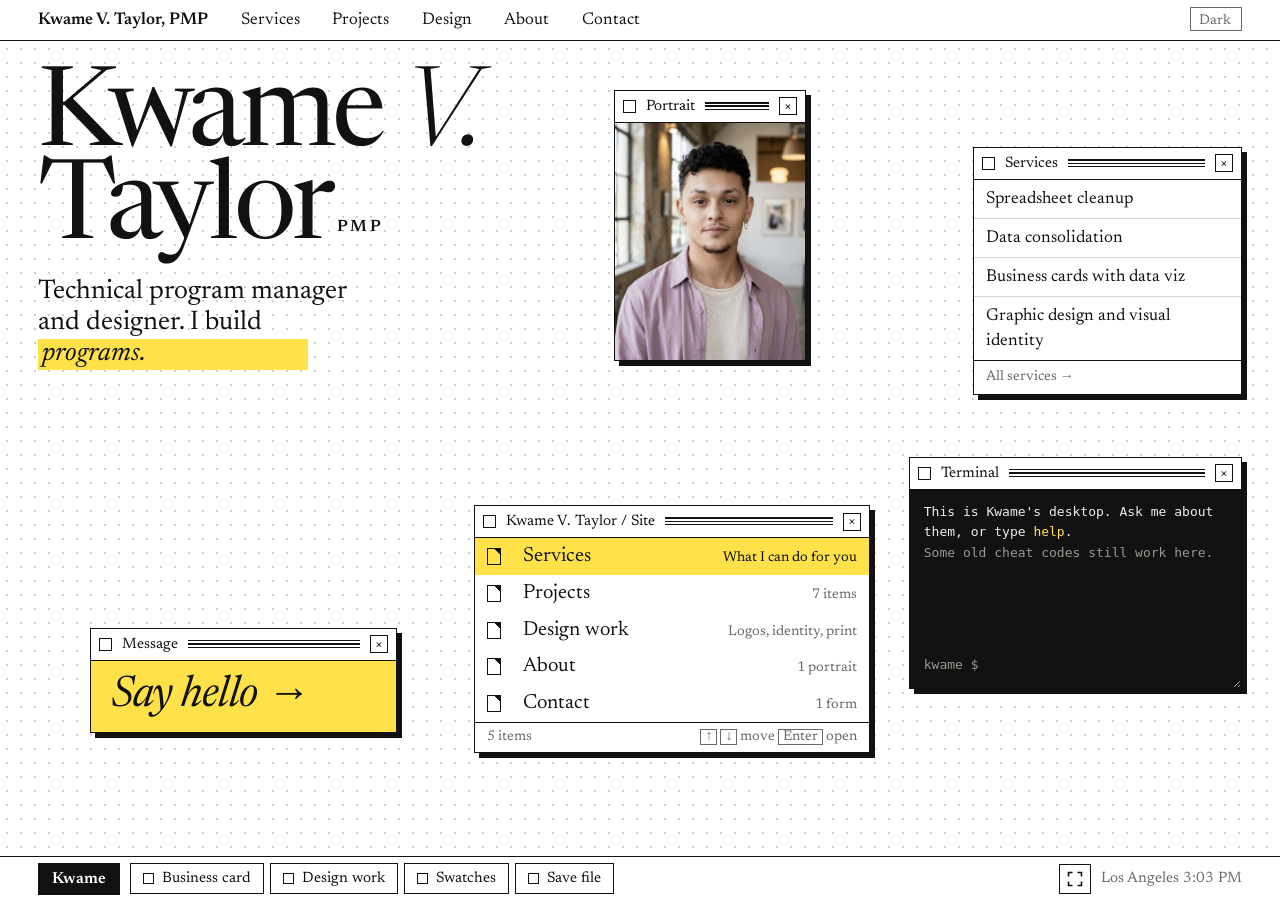
==== index.html @ bd66a860 "Phone layout: home screen with apps and a dock, Menu button on every page On phones the home page be" ====
<!doctype html>
<html lang="en">
<head>
<meta charset="utf-8">
<meta name="viewport" content="width=device-width, initial-scale=1">
<title>Kwame V. Taylor, PMP</title>
<meta name="description" content="Kwame V. Taylor, PMP. Technical program manager and designer in Los Angeles.">
<link rel="icon" href="favicon.svg" type="image/svg+xml">
<link rel="preconnect" href="https://fonts.googleapis.com">
<link rel="preconnect" href="https://fonts.gstatic.com" crossorigin>
<link rel="stylesheet" href="https://fonts.googleapis.com/css2?family=Newsreader:ital,opsz,wght@0,6..72,300..700;1,6..72,300..700&display=swap">
<link rel="stylesheet" href="assets/css/site.css?v=e276145">
<script>try{var t=localStorage.getItem("theme");if(t)document.documentElement.dataset.theme=t;localStorage.removeItem("accent");localStorage.removeItem("save2");var a=sessionStorage.getItem("accent");if(/^#[0-9a-f]{6}$/i.test(a))document.documentElement.style.setProperty("--sel",a)}catch(e){}</script>
</head>
<body data-page="home">
<a class="skip" href="#main">Skip to content</a>
<header class="bar">
  <nav aria-label="Pages"><a class="me" href="index.html">Kwame V. Taylor, PMP</a><a href="services.html">Services</a><a href="projects.html">Projects</a><a href="design.html">Design</a><a href="about.html">About</a><a href="contact.html">Contact</a></nav>
  <div class="r"><button id="theme" type="button">Dark</button></div>
</header>
<main id="main" class="desk">
  <div class="hero">
    <h1>Kwame <em>V.</em> Taylor<small> PMP</small></h1>
    <p class="lead">Technical program manager and designer. I build <span class="swap">data models.</span></p>
  </div>
  <section class="win p" style="--x:48;--y:6;--w:15;--k:1" aria-label="Portrait"><div class="tb"><span>Portrait</span><button class="x" type="button" aria-label="Minimize Portrait">×</button></div><div class="photo" role="img" aria-label="Portrait placeholder"></div></section>
  <section class="win" style="--x:76;--y:13;--w:21;--k:2" aria-label="Services"><div class="tb"><span>Services</span><button class="x" type="button" aria-label="Minimize Services">×</button></div><ul class="svc" id="svc"></ul><a class="more" href="services.html">All services →︎</a></section>
  <section class="win cardwin" style="--x:72;--y:5;--w:25;--k:3" aria-label="Business card" data-start="min"><div class="tb"><span>Business card</span><button class="x" type="button" aria-label="Minimize Business card">×</button></div><div class="body cardwrap"><button class="flip" type="button" aria-pressed="false" aria-label="Flip the business card"><span class="card"><span class="face f"><span class="redact" aria-hidden="true"><em>Hidden from spam bots</em></span><img src="assets/img/card/front.png" alt="Front of Kwame's business card: Kwame V. Taylor, PMP. Technical Program Management, Data Science, Social Impact. Los Angeles, CA."></span><span class="face b"><img src="assets/img/card/fig-1.png" alt=""></span></span></button><p class="cardnote">Email hidden from spam bots. <a href="contact.html">Say hello →︎</a></p></div><div class="st"><span class="figno">Front</span><span>Click to flip</span></div></section>
  <section class="win" style="--x:37;--y:57;--w:31;--k:4" aria-label="Kwame V. Taylor / Site"><div class="tb"><span>Kwame V. Taylor / Site</span><button class="x" type="button" aria-label="Minimize Kwame V. Taylor / Site">×</button></div>
    <nav class="files" id="files" aria-label="Pages, as files">
      <a href="services.html" class="cur"><span>Services</span><small>What I can do for you</small></a>
      <a href="projects.html"><span>Projects</span><small id="pcount">Code and data</small></a>
      <a href="design.html"><span>Design work</span><small>Logos, identity, print</small></a>
      <a href="about.html"><span>About</span><small>1 portrait</small></a>
      <a href="contact.html"><span>Contact</span><small>1 form</small></a>
    </nav>
    <div class="st"><span>5 items</span><span class="keys"><kbd>↑︎</kbd><kbd>↓︎</kbd>move <kbd>Enter</kbd>open</span></div></section>
  <section class="win" style="--x:7;--y:72;--w:24;--k:5" aria-label="Message"><div class="tb"><span>Message</span><button class="x" type="button" aria-label="Minimize Message">×</button></div><a class="hello" href="contact.html">Say hello <b>→︎</b></a></section>
  <section class="win" style="--x:44;--y:20;--w:26;--k:6" aria-label="Design work" data-start="min"><div class="tb"><span>Design work</span><button class="x" type="button" aria-label="Minimize Design work">×</button></div><div class="body"><div class="folder" id="folder"></div></div><div class="st"><a href="design.html">Open the gallery →︎</a><span>Logos, identity, print</span></div></section>
  <section class="win" style="--x:40;--y:78;--w:23;--k:7" aria-label="Swatches" data-start="min"><div class="tb"><span>Swatches</span><button class="x" type="button" aria-label="Minimize Swatches">×</button></div><div class="body"><div class="sw" id="sw" role="group" aria-label="Accent color"></div><p class="k">Pick a color. It lasts for this visit.</p></div></section>
  <section class="win termwin" style="--x:71;--y:51;--w:26;--k:8" aria-label="Terminal"><div class="tb"><span>Terminal</span><button class="x" type="button" aria-label="Minimize Terminal">×</button></div><div class="term" id="term"><div id="tout"><p>This is Kwame's desktop. Ask me about them, or type <b>help</b>.</p></div><form id="tf"><label for="ti">kwame $</label><input id="ti" autocomplete="off" spellcheck="false" aria-label="Terminal command"></form></div></section>
  <section class="win" style="--x:44;--y:30;--w:24;--k:9" aria-label="Save file" data-start="min"><div class="tb"><span>Save file</span><button class="x" type="button" aria-label="Minimize Save file">×</button></div><div class="body"><div class="slot on"><b>Slot 1 · Kwame</b><span class="k">Class</span><span>Program manager, PMP</span><span class="k">Play time</span><span>99:59</span><span class="k">Location</span><span>Los Angeles</span></div><div class="slot e" id="slot2"><b>Slot 2 · Empty</b><span class="hint">Type save in the terminal.</span></div></div><div class="st"><span>About, as a save screen</span><a href="about.html">Continue →︎</a></div></section>
</main>
<div class="taskbar" role="toolbar" aria-label="Taskbar">
  <div class="start"><button id="startbtn" type="button" aria-expanded="false" aria-controls="startmenu">Kwame</button>
    <nav class="startmenu" id="startmenu" aria-label="Start menu" hidden>
      <a href="services.html">Services</a><a href="projects.html">Projects</a><a href="design.html">Design work</a><a href="about.html">About</a><a href="contact.html">Contact</a>
      <hr><a href="https://www.linkedin.com/in/kwame-v-taylor" target="_blank" rel="noopener">LinkedIn ↗︎</a><a href="https://github.com/KwameTaylor" target="_blank" rel="noopener">GitHub ↗︎</a>
    </nav></div>
  <div class="dock" id="dock" aria-label="Minimized windows"></div>
  <button class="fsbtn" id="fsbtn" type="button" aria-label="Full screen" aria-pressed="false" hidden><svg viewBox="0 0 16 16" width="16" height="16" aria-hidden="true"><path d="M1.5 5.5v-4h4M10.5 1.5h4v4M14.5 10.5v4h-4M5.5 14.5h-4v-4" fill="none" stroke="currentColor" stroke-width="1.6"/></svg></button>
  <span class="tclock" id="clock">Los Angeles</span>
</div>
<footer class="foot">
  <span>Kwame V. Taylor, PMP · Los Angeles, CA</span>
  <span><a href="https://www.linkedin.com/in/kwame-v-taylor" target="_blank" rel="noopener">LinkedIn</a><a href="https://github.com/KwameTaylor" target="_blank" rel="noopener">GitHub</a><a href="contact.html">Say hello</a></span>
</footer>
<script src="assets/js/content.js?v=e276145"></script>
<script src="assets/js/site.js?v=e276145"></script>
</body>
</html>
---- assets/css/site.css ----
/* Styles for kwametaylor.github.io.
   Order: color and type tokens, shared parts (menu bar, windows), then one block per page. */

:root {
  --bg: #ffffff;        /* desktop */
  --dot: #cfcfcf;       /* dot grid on the desktop */
  --ink: #111111;       /* text */
  --mute: #6a6a6a;      /* secondary text */
  --win: #ffffff;       /* window fill */
  --win-ink: #111111;   /* text inside windows */
  --win-mute: #6a6a6a;
  --win-rule: #d9d6cf;
  --line: #111111;      /* window borders */
  --chrome: #111111;    /* title bar box and stripes */
  --shadow: #111111;    /* hard window shadow */
  --rule: #d9d6cf;      /* hairlines inside windows */
  --sel: #ffe24a;       /* the one highlight color */
  --on-sel: #111111;    /* text on the highlight */
  --photo: #111111;     /* portrait placeholder fill */
  --photo-line: #ffffff;
  --serif: "Newsreader", Georgia, "Times New Roman", serif;
  --gut: max(16px, 3vw);
  color-scheme: light;
}
@media (prefers-color-scheme: dark) {
  :root:not([data-theme="light"]) {
    --bg: #151515; --dot: #2b2b2b; --ink: #efede7; --mute: #9b9890; --win: #f3efe2; --win-ink: #111111; --win-mute: #5f5c56; --win-rule: #d6d1c3; --line: #111111;
    --chrome: #111111; --shadow: #000000; --rule: #3b3a37; --photo: #0f0f0f; --photo-line: #efede7;
    color-scheme: dark;
  }
}
:root[data-theme="dark"] {
  --bg: #151515; --dot: #2b2b2b; --ink: #efede7; --mute: #9b9890; --win: #f3efe2; --win-ink: #111111; --win-mute: #5f5c56; --win-rule: #d6d1c3; --line: #111111;
    --chrome: #111111; --shadow: #000000; --rule: #3b3a37; --photo: #0f0f0f; --photo-line: #efede7;
  color-scheme: dark;
}

@view-transition { navigation: auto; }

* { box-sizing: border-box; }
html { -webkit-text-size-adjust: 100%; }
body {
  margin: 0; min-height: 100vh; display: flex; flex-direction: column;
  background: var(--bg) radial-gradient(var(--dot) 1px, transparent 1.2px) 0 0 / 14px 14px;
  color: var(--ink); font: 400 17px/1.4 var(--serif);
}
a { color: inherit; text-decoration: none; }
button, input, select, textarea { font: inherit; color: inherit; }
h1, h2, h3, p { margin: 0; }
ul { margin: 0; padding: 0; list-style: none; }
:focus-visible { outline: 2px solid var(--ink); outline-offset: 2px; }
.skip { position: absolute; left: -999px; top: 8px; background: var(--sel); color: var(--on-sel); padding: 6px 10px; z-index: 100; }
.skip:focus { left: 8px; }
.mute { color: var(--mute); }
mark { background: var(--sel); color: var(--on-sel); padding: 0 .12em; }
kbd { font: inherit; border: 1px solid; padding: 0 4px; margin-right: 3px; }

/* Menu bar */
.bar {
  position: sticky; top: 0; z-index: 50; background: var(--bg); border-bottom: 1.5px solid var(--line);
  display: flex; justify-content: space-between; align-items: baseline; gap: 16px; padding: 7px var(--gut);
}
.bar nav { display: flex; gap: 2px clamp(6px, 1.6vw, 22px); flex-wrap: wrap; align-items: baseline; margin-left: -6px; }
.bar nav a { padding: 0 6px; }
.bar .me { font-weight: 600; }
.bar nav a:hover, .bar nav a[aria-current="page"] { background: var(--sel); color: var(--on-sel); }
.bar .r { display: flex; gap: 14px; align-items: baseline; color: var(--mute); white-space: nowrap; }
.bar button { border: 1px solid var(--mute); background: none; padding: 6px 10px 2px 8px; line-height: 1; cursor: pointer; color: var(--mute); font-size: 14px; align-self: center; }
.bar button:hover { background: var(--sel); color: var(--on-sel); border-color: var(--on-sel); }

/* Windows */
.win, dialog, .dock button { background: var(--win); color: var(--win-ink); --ink: var(--win-ink); --mute: var(--win-mute); --rule: var(--win-rule); --bg: var(--win); }
.win { border: 1.5px solid var(--line); box-shadow: 5px 5px 0 var(--shadow); }
.tb { display: flex; align-items: center; gap: 10px; padding: 5px 8px; border-bottom: 1.5px solid var(--line); font-size: 15px; user-select: none; }
.tb::before { content: ""; width: 11px; height: 11px; border: 1.5px solid var(--chrome); flex: none; }
.tb::after { content: ""; flex: 1; height: 9px; background: repeating-linear-gradient(var(--chrome) 0 1.5px, transparent 1.5px 3.5px); order: 1; }
.tb .x { order: 2; border: 1.5px solid var(--chrome); background: none; width: 18px; height: 18px; line-height: 1; padding: 0; cursor: pointer; font-size: 15px; display: grid; place-items: center; flex: none; }
.tb .x:hover, .tb .x:focus-visible { background: var(--sel); color: var(--on-sel); }
.win.min { display: none; }
/* Windows that start in the taskbar stay hidden even if a script fails; restoring one removes data-start */
.desk .win[data-start="min"] { display: none; }
/* Taskbar on the home page: start menu, minimized windows, clock */
body[data-page="home"] .foot { display: none; }
body[data-page="home"] .desk { min-height: calc(100vh - 42px - 44px); margin-bottom: 44px; overflow: clip; }
.taskbar { position: fixed; left: 0; right: 0; bottom: 0; z-index: 60; height: 44px; display: flex; align-items: center; gap: 10px; padding: 0 var(--gut); border-top: 1.5px solid var(--line); background: var(--win); color: var(--win-ink); --ink: var(--win-ink); --mute: var(--win-mute); }
.start { position: relative; flex: none; }
#startbtn { border: 0; background: var(--ink); color: var(--win); font: 600 16px/1 var(--serif); padding: 8px 14px; cursor: pointer; }
#startbtn:hover, #startbtn[aria-expanded="true"] { background: var(--sel); color: var(--on-sel); }
.startmenu { position: absolute; left: 0; bottom: calc(100% + 8px); min-width: 210px; background: var(--win); border: 1.5px solid var(--line); box-shadow: 5px 5px 0 var(--shadow); padding: 6px 0; display: flex; flex-direction: column; }
.startmenu[hidden] { display: none; }
.startmenu a { padding: 6px 16px; font-size: 18px; }
.startmenu a:hover, .startmenu a:focus-visible { background: var(--sel); color: var(--on-sel); outline: 0; }
.startmenu hr { border: 0; border-top: 1px solid var(--win-rule); margin: 6px 0; }
.dock { flex: 1; min-width: 0; display: flex; gap: 6px; overflow-x: auto; scrollbar-width: none; }
.dock button { flex: none; border: 1.5px solid var(--line); background: var(--win); color: var(--ink); padding: 4px 12px; font-size: 15px; cursor: pointer; display: flex; align-items: center; gap: 8px; animation: pop .25s both; }
.dock button i { display: none; }
.dock button::before { content: ""; width: 9px; height: 9px; border: 1.5px solid currentColor; flex: none; }
.dock button:hover, .dock button:focus-visible { background: var(--sel); color: var(--on-sel); outline: 0; }
.tclock { flex: none; color: var(--mute); font-size: 15px; white-space: nowrap; font-variant-numeric: tabular-nums; }
.st a:hover { background: var(--sel); color: var(--on-sel); }
.st { border-top: 1.5px solid var(--line); padding: 5px 12px; font-size: 14px; color: var(--mute); display: flex; justify-content: space-between; gap: 10px; flex-wrap: wrap; }
.photo { aspect-ratio: 4 / 5; background: var(--photo); position: relative; overflow: hidden; }
.photo::before { content: ""; position: absolute; left: 28%; right: 28%; top: 18%; height: 40%; border: 1px solid var(--photo-line); border-radius: 50%; }
.photo::after { content: ""; position: absolute; left: 10%; right: 10%; bottom: -1px; height: 32%; border: 1px solid var(--photo-line); border-radius: 50% 50% 0 0; }
.photo img { position: absolute; inset: 0; width: 100%; height: 100%; object-fit: cover; }
.photo.has::before, .photo.has::after { display: none; }
.cta {
  display: inline-block; font: italic 400 clamp(24px, 2.4vw, 38px)/1 var(--serif); letter-spacing: -.02em;
  background: var(--sel); color: var(--on-sel); padding: .25em .5em; border: 1.5px solid var(--on-sel); cursor: pointer;
}
.cta b { display: inline-block; font-weight: 400; transition: transform .25s; }
.cta:hover b, .cta:focus-visible b { transform: translateX(.25em); }
.link { border-bottom: 2px solid var(--sel); }
.link:hover { background: var(--sel); color: var(--on-sel); }

/* Rotating phrase */
.swap { display: inline-grid; overflow: clip; vertical-align: bottom; background: var(--sel); color: var(--on-sel); font-style: italic; padding: 0 .15em; }
.swap span { grid-area: 1 / 1; white-space: nowrap; }
.swap .sz { visibility: hidden; }
.swap .on { transition: transform .38s cubic-bezier(.7, 0, .2, 1); }
.swap .on.out { transform: translateY(-115%); }
.swap .on.in { transform: translateY(115%); transition: none; }

/* Footer */
.foot { border-top: 1.5px solid var(--line); background: var(--bg); padding: 9px var(--gut); font-size: 14px; color: var(--mute); display: flex; justify-content: space-between; gap: 6px 16px; flex-wrap: wrap; }
.foot a:hover { background: var(--sel); color: var(--on-sel); }
.foot span + span { display: flex; gap: 16px; }

/* Home: the desktop */
.desk { position: relative; flex: 1; min-height: max(calc(100vh - 84px), 620px); }
.hero { position: absolute; left: var(--gut); top: 4%; z-index: 1; }
.hero h1 { font-weight: 400; font-size: clamp(52px, 8.6vw, 150px); line-height: .84; letter-spacing: -.045em; max-width: 4.6em; }
.hero h1 em { font-weight: 300; }
.hero h1 small { font-size: .15em; letter-spacing: .14em; font-weight: 600; vertical-align: .45em; white-space: nowrap; }
.lead { font-size: clamp(20px, 2.1vw, 32px); line-height: 1.15; margin-top: .7em; max-width: 22ch; }
.desk .win { position: absolute; left: calc(var(--x) * 1%); top: calc(var(--y) * 1%); width: calc(var(--w) * 1%); animation: pop .35s both cubic-bezier(.2, .8, .2, 1); animation-delay: calc(var(--k) * 90ms); }
.desk .win.drag { box-shadow: 10px 10px 0 var(--shadow); z-index: 40; }
.desk .tb { cursor: grab; touch-action: none; }
.files a { display: grid; grid-template-columns: 1.4em minmax(0, 1fr) auto; gap: 8px; padding: 4px 12px; font-size: clamp(18px, 1.6vw, 24px); align-items: baseline; }
.files a small { font-size: 14px; color: var(--mute); }
.files a::before { content: ""; width: .62em; height: .74em; border: 1.5px solid currentColor; align-self: center; background: linear-gradient(225deg, currentColor 0 22%, transparent 22%); }
.files a.cur { background: var(--sel); color: var(--on-sel); }
.files a.cur small { color: var(--on-sel); }
.svc a { display: block; padding: 7px 12px; border-bottom: 1px solid var(--rule); font-size: clamp(16px, 1.35vw, 20px); }
.svc a:hover { background: var(--sel); color: var(--on-sel); }
.more { display: block; padding: 7px 12px; border-top: 1.5px solid var(--line); margin-top: -1px; font-size: 14px; color: var(--mute); }
.more:hover { background: var(--sel); color: var(--on-sel); }
.fig { padding: 14px 14px 10px; }
.bars { display: flex; align-items: flex-end; gap: 2px; height: 70px; border-left: 1.5px solid var(--ink); border-bottom: 1.5px solid var(--ink); padding-left: 4px; }
.bars i { flex: 1; background: var(--ink); height: calc(var(--h) * 1%); transform-origin: bottom; animation: grow .6s both; animation-delay: calc(var(--i) * 25ms + .5s); }
.bars i:last-child { background: var(--sel); outline: 1.5px solid var(--ink); outline-offset: -1.5px; }
.fig p { margin-top: 8px; font-size: 14px; line-height: 1.25; color: var(--mute); }
.fig p b { display: block; color: var(--ink); font-weight: 600; font-size: 16px; }
.k { font-size: 14px; color: var(--mute); margin-top: 8px; }
.body > .k { margin-top: 10px; }
/* Sticky note */
.note { position: absolute; left: calc(var(--x) * 1%); top: calc(var(--y) * 1%); width: calc(var(--w) * 1%); min-width: 170px; aspect-ratio: 1; background: var(--sel); color: var(--on-sel); padding: 14px 16px 18px; display: flex; flex-direction: column; justify-content: space-between; transform: rotate(-3deg); box-shadow: 0 14px 20px -12px rgba(0, 0, 0, .55); transition: transform .2s; cursor: grab; touch-action: none; user-select: none; animation: pop .35s both cubic-bezier(.2, .8, .2, 1); animation-delay: calc(var(--k) * 90ms); }
.note small { font-size: 11px; letter-spacing: .18em; text-transform: uppercase; opacity: .7; }
.note span { font: italic 400 clamp(28px, 2.6vw, 42px)/1 var(--serif); letter-spacing: -.02em; }
.note b { display: inline-block; font-weight: 400; transition: transform .25s; }
.note:hover { transform: rotate(-1deg) scale(1.03); }
.note:hover b, .note:focus-visible b { transform: translateX(.25em); }
.note.drag { transition: none; cursor: grabbing; z-index: 40; }
/* Card preview */
.cardwrap { padding: 14px; }
.face.b .cap { position: absolute; left: 10px; top: 8px; font-size: 10px; letter-spacing: .18em; text-transform: uppercase; color: var(--mute); }
.face.b { position: absolute; }
.flip { perspective: 900px; border: 0; background: none; padding: 0; width: 100%; display: block; cursor: pointer; }
.card { display: block; position: relative; aspect-ratio: 7 / 4; transform-style: preserve-3d; transition: transform .6s cubic-bezier(.3, .7, .2, 1); }
.flip[aria-pressed="true"] .card { transform: rotateY(180deg); }
.face { position: absolute; inset: 0; backface-visibility: hidden; border: 1.5px solid var(--line); background: var(--win); display: flex; flex-direction: column; justify-content: center; align-items: center; gap: 4px; text-align: center; }
.face.b { transform: rotateY(180deg); flex-direction: row; align-items: flex-end; gap: 10px; padding: 16px; }
.face b { font-weight: 400; font-size: clamp(20px, 1.8vw, 26px); letter-spacing: -.02em; }
.face small { font-size: 10px; letter-spacing: .2em; text-transform: uppercase; color: var(--mute); }
.mini { flex: 1; display: flex; align-items: flex-end; gap: 2px; height: 44px; border-left: 1.5px solid var(--ink); border-bottom: 1.5px solid var(--ink); padding-left: 3px; }
.mini i { flex: 1; background: var(--ink); height: calc(var(--h) * 1%); }
.mini i:last-child { background: var(--sel); outline: 1.5px solid var(--ink); outline-offset: -1.5px; }
/* Specimen */
.aa { font-size: clamp(64px, 6.4vw, 104px); line-height: .9; letter-spacing: -.04em; font-weight: var(--w, 400); margin-bottom: 8px; }
input[type="range"] { width: 100%; accent-color: var(--ink); margin: 0; }
/* Design folder */
.folder { display: grid; grid-template-columns: repeat(3, 1fr); gap: 12px; }

.folder a { display: block; text-align: center; font-size: 13px; color: var(--mute); }
.folder a i { display: grid; place-items: center; aspect-ratio: 1; border: 1.5px solid var(--line); font-style: normal; font-size: clamp(24px, 2.4vw, 36px); letter-spacing: -.04em; color: var(--ink); margin-bottom: 4px; transition: background .15s; }
.folder a i.k { background: var(--photo); color: var(--photo-line); }
.folder a:hover i, .folder a:focus-visible i { background: var(--sel); color: var(--on-sel); }
/* Swatches */
.sw { display: flex; gap: 6px; flex-wrap: wrap; }
.sw button { width: 34px; height: 34px; border: 1.5px solid var(--line); background: var(--c); cursor: pointer; }
.sw button[aria-pressed="true"] { outline: 3px solid var(--ink); outline-offset: 2px; }
/* Save file */
.slot { border: 1.5px solid var(--line); padding: 9px 12px; display: grid; grid-template-columns: auto 1fr; gap: 3px 14px; margin-bottom: 8px; font-size: 16px; }
.slot b { grid-column: 1 / 3; font-weight: 600; }
.slot .k { margin: 0; }
.slot.e { color: var(--mute); border-style: dashed; }
.slot.on { background: var(--sel); color: var(--on-sel); }
.slot.on .k { color: var(--on-sel); }
/* Before and after */
.ba { position: relative; font: 13px/1.9 ui-monospace, "SF Mono", Menlo, Consolas, monospace; border-bottom: 1.5px solid var(--line); overflow: hidden; }
.ba pre { margin: 0; padding: 10px 14px; white-space: pre; overflow: hidden; }
.ba .after { position: absolute; inset: 0; background: var(--sel); color: var(--on-sel); clip-path: inset(0 calc(100% - var(--p, 50) * 1%) 0 0); }
.ba::after { content: ""; position: absolute; top: 0; bottom: 0; left: calc(var(--p, 50) * 1%); width: 2px; margin-left: -1px; background: var(--ink); }
/* Terminal */
.termwin { resize: both; overflow: hidden; min-width: 240px; min-height: 160px; height: 232px; display: flex; flex-direction: column; }
.term { background: #111111; color: #efede7; font: 13px/1.6 ui-monospace, "SF Mono", Menlo, Consolas, monospace; padding: 12px 14px; flex: 1; min-height: 0; overflow: hidden; display: flex; flex-direction: column; }
#tout { flex: 1; overflow-y: auto; min-height: 0; }
.term p { margin: 0; white-space: pre-wrap; word-break: break-word; }
.term p b { color: var(--sel); font-weight: 400; }
.term form { display: flex; gap: 8px; margin-top: auto; padding-top: 6px; }
.term input { flex: 1; background: none; border: 0; color: var(--sel); min-width: 0; padding: 0; outline: 0; }
.term label { color: #9b9890; }
.hello { display: block; padding: 14px 20px; background: var(--sel); color: var(--on-sel); font: italic 400 clamp(30px, 3.4vw, 56px)/1 var(--serif); letter-spacing: -.02em; }
.hello b { display: inline-block; font-weight: 400; transition: transform .25s; }
.hello:hover b, .hello:focus-visible b { transform: translateX(.3em); }

/* Inner pages: one window with room around it */
.page { flex: 1; width: 100%; max-width: 1080px; margin: 0 auto; padding: clamp(18px, 3.5vh, 36px) var(--gut) 40px; }
.page.wide { max-width: 1160px; }
.page.svcpage { max-width: 1320px; }
.page.svcpage .cols { grid-template-columns: minmax(0, 7fr) minmax(0, 3.4fr); }
.page.svcpage .split { grid-template-columns: minmax(0, 4fr) minmax(0, 8fr); gap: 3vw; }
.page > .win { animation: pop .35s both cubic-bezier(.2, .8, .2, 1); }
.body { padding: clamp(18px, 3vw, 40px); }
.h { font-weight: 400; font-size: clamp(40px, 4.8vw, 74px); line-height: .9; letter-spacing: -.04em; }
.intro { font-size: clamp(18px, 1.5vw, 22px); line-height: 1.25; max-width: 26ch; margin-top: .8em; }
.split { display: grid; grid-template-columns: minmax(0, 5fr) minmax(0, 7fr); gap: 4vw; }
.split .l { display: flex; flex-direction: column; justify-content: space-between; gap: 28px; }

/* Services */
.rows > li { border-top: 1.5px solid var(--line); }
.rows > li:last-child { border-bottom: 1.5px solid var(--line); }
.rows button { display: grid; grid-template-columns: 2.2em minmax(0, 1fr) auto; gap: 12px; align-items: baseline; width: 100%; text-align: left; border: 0; background: none; padding: clamp(8px, 1.2vh, 14px) 10px; cursor: pointer; }
.rows b { font-weight: 400; font-size: clamp(22px, 2.1vw, 30px); line-height: 1.05; letter-spacing: -.02em; display: block; }
.rows button small, .rows button span span { color: var(--mute); font-size: 15px; }
.rows button:hover, .rows li.cur > button { background: var(--sel); color: var(--on-sel); }
.rows button:hover small, .rows button:hover span span, .rows li.cur > button small, .rows li.cur > button span span { color: var(--on-sel); }
.rows i { font-style: normal; font-size: 22px; transition: transform .2s; }
.rows li.open i { transform: rotate(90deg); }
.rows .inc { display: none; padding: 6px 10px 18px calc(2.2em + 22px); }
.rows li.open .inc { display: block; }
.rows .inc li { padding: 5px 0; border-bottom: 1px solid var(--rule); }
.rows .inc a { display: inline-block; margin-top: 12px; }

/* Projects: list on the left, the chosen project on the right */
.panes { display: grid; grid-template-columns: minmax(210px, 3fr) minmax(0, 8fr); min-height: min(54vh, 520px); }
.side { border-right: 1.5px solid var(--line); padding: 10px 0; }
.side h2 { font-size: 12px; font-weight: 600; letter-spacing: .14em; text-transform: uppercase; color: var(--mute); padding: 4px 14px 8px; }
.side button { display: flex; gap: 10px; align-items: center; width: 100%; text-align: left; border: 0; background: none; padding: 8px 14px; font-size: clamp(17px, 1.5vw, 22px); line-height: 1.15; cursor: pointer; }
.side button::before { content: ""; width: .62em; height: .74em; border: 1.5px solid currentColor; background: linear-gradient(225deg, currentColor 0 22%, transparent 22%); flex: none; }
.side button:hover, .side button.cur { background: var(--sel); color: var(--on-sel); }
.view { padding: clamp(18px, 3vw, 40px); display: grid; grid-template-columns: minmax(0, 6fr) minmax(0, 4fr); gap: 3vw; align-content: start; }
.view .h { font-size: clamp(34px, 4.6vw, 72px); }
.meta { font-size: 13px; letter-spacing: .14em; text-transform: uppercase; color: var(--mute); margin-bottom: 12px; }
.view .t { font-size: 20px; line-height: 1.3; margin-top: 16px; max-width: 34ch; }
body[data-page="projects"] .page > .h { font-size: clamp(36px, 4.2vw, 64px); }
body[data-page="projects"] .view .h { font-size: clamp(30px, 4vw, 60px); }
body[data-page="projects"] .view .t { font-size: 18px; }
body[data-page="projects"] .side button { font-size: clamp(15px, 1.3vw, 19px); }
body[data-page="projects"] .meta { font-size: 12px; }
body[data-page="projects"] .cta { font-size: clamp(20px, 2vw, 32px); }
.view .go { grid-column: 1 / 3; margin-top: 6px; }
.shot { border: 1.5px solid var(--line); aspect-ratio: 4 / 3; position: relative; overflow: hidden; align-self: start; display: flex; align-items: flex-end; gap: 4px; padding: 14px 14px 30px; }
.shot i { flex: 1; background: var(--ink); height: calc(var(--h) * 1%); transition: height .4s cubic-bezier(.2, .8, .2, 1); }
.shot i:last-of-type { background: var(--sel); outline: 1.5px solid var(--ink); outline-offset: -1.5px; }
.shot span { position: absolute; left: 14px; bottom: 7px; font-size: 13px; color: var(--mute); }
.shot img { position: absolute; inset: 0; width: 100%; height: 100%; object-fit: cover; }

/* Design work */
.ghead { display: flex; justify-content: space-between; align-items: flex-end; gap: 20px; flex-wrap: wrap; margin-bottom: 24px; }
.chips { display: flex; gap: 8px; flex-wrap: wrap; }
.chips button { border: 1.5px solid var(--line); background: none; padding: 2px 12px; cursor: pointer; }
.chips button:hover, .chips button[aria-pressed="true"] { background: var(--sel); color: var(--on-sel); border-color: var(--on-sel); }
.gal { display: grid; grid-template-columns: repeat(4, 1fr); grid-auto-rows: clamp(110px, 13vw, 180px); gap: 14px; grid-auto-flow: dense; }
.tile { border: 1.5px solid var(--line); background: var(--win); color: var(--ink); cursor: pointer; position: relative; display: grid; place-items: center; font-size: clamp(40px, 6vw, 88px); letter-spacing: -.04em; padding: 0; overflow: hidden; transition: transform .15s, box-shadow .15s; }
.tile.wide { grid-column: span 2; }
.tile.tall { grid-row: span 2; }
.tile.k { background: var(--photo); color: var(--photo-line); }
.tile.y { background: var(--sel); color: var(--on-sel); }
.tile:hover, .tile:focus-visible { transform: translate(-3px, -3px); box-shadow: 5px 5px 0 var(--shadow); }
.tile .cap { position: absolute; left: 8px; bottom: 6px; font-size: 13px; letter-spacing: 0; opacity: .8; }
.tile img { position: absolute; inset: 0; width: 100%; height: 100%; object-fit: cover; }
.tile[hidden] { display: none; }
dialog { border: 1.5px solid var(--line); background: var(--win); color: var(--ink); padding: 0; box-shadow: 8px 8px 0 var(--shadow); width: min(92vw, 780px); }
dialog::backdrop { background: rgba(0, 0, 0, .5); }
dialog .tb button { border: 0; background: none; cursor: pointer; padding: 0 4px; order: 3; }
dialog .tb button:hover { background: var(--sel); color: var(--on-sel); }
dialog .big { aspect-ratio: 4 / 3; display: grid; place-items: center; font-size: clamp(90px, 18vw, 220px); letter-spacing: -.04em; position: relative; }
dialog .big img { position: absolute; inset: 0; width: 100%; height: 100%; object-fit: contain; background: var(--win); }

/* About */
.cols { display: grid; grid-template-columns: minmax(0, 7fr) minmax(0, 4fr); gap: 32px; align-items: start; }
.sidecol { display: grid; gap: 30px; }
.doc p { font-size: 20px; line-height: 1.4; max-width: 34em; margin-top: .8em; }
.doc h2 { font-weight: 400; font-style: italic; font-size: clamp(22px, 2vw, 30px); margin: 1.8em 0 .5em; }
.xp li { display: grid; grid-template-columns: minmax(0, 1fr) auto; gap: 2px 16px; padding: 12px 0; border-top: 1px solid var(--rule); align-items: baseline; }
.xp li:last-child { border-bottom: 1px solid var(--rule); }
.xp b { font-weight: 400; font-size: clamp(20px, 1.9vw, 28px); letter-spacing: -.01em; line-height: 1.1; }
.xp .when { color: var(--mute); font-size: 15px; white-space: nowrap; }
.xp span:not(.when) { grid-column: 1 / 3; }
.xp p { grid-column: 1 / 3; font-size: 17px; color: var(--mute); margin: 2px 0 0; }
.plain li { padding: 8px 0; border-top: 1px solid var(--rule); font-size: 19px; }
.plain li:last-child { border-bottom: 1px solid var(--rule); }
.bm a { display: flex; justify-content: space-between; gap: 10px; padding: 8px 12px; border-bottom: 1px solid var(--rule); }
.bm a:hover { background: var(--sel); color: var(--on-sel); }
.bm li.mute { padding: 8px 12px; font-size: 15px; }

/* Contact */
.compose .f { display: grid; grid-template-columns: 5.5em minmax(0, 1fr); border-bottom: 1px solid var(--rule); align-items: center; }
.compose label { padding: 10px 10px 10px 14px; color: var(--mute); font-size: 15px; }
.compose input { border: 0; padding: 10px 8px; background: none; min-width: 0; width: 100%; }
.compose textarea { display: block; width: 100%; border: 0; padding: 14px; min-height: 200px; resize: vertical; background: none; }
.compose input:focus-visible, .compose textarea:focus-visible { outline: 2px solid var(--sel); outline-offset: -2px; }
.compose .st { align-items: center; }
.compose .hp { position: absolute; left: -9999px; width: 1px; height: 1px; overflow: hidden; }
.btn { border: 1.5px solid var(--on-sel); background: var(--sel); color: var(--on-sel); padding: 4px 16px; cursor: pointer; font-size: 18px; }
.btn:hover b { transform: translateX(.25em); }
.btn b { display: inline-block; font-weight: 400; transition: transform .25s; }
.btn[disabled] { opacity: .5; cursor: default; }

/* Not found: the pages orbit the message; a body stops when the pointer is on it */
.orbit { position: relative; flex: 1; min-height: max(calc(100vh - 84px), 520px); overflow: hidden; }
.orbit .ctr { position: absolute; left: 50%; top: 48%; transform: translate(-50%, -50%); text-align: center; z-index: 10; width: min(90%, 620px); }
.orbit .ctr .h { font-size: clamp(44px, 7.4vw, 124px); }
.orbit .ctr p { margin-top: 12px; color: var(--mute); font-size: 13px; letter-spacing: .3em; text-transform: uppercase; }
.orbit .ctr .cta { margin-top: 22px; }
.ring { position: absolute; left: 50%; top: 48%; border: 1px solid var(--ink); border-radius: 50%; transform: translate(-50%, -50%); opacity: .3; transition: opacity .2s; }
.ring.on { opacity: 1; }
.planet { position: absolute; left: 0; top: 0; display: flex; align-items: center; gap: 12px; will-change: transform; }
.planet u { display: block; width: calc(var(--d) * 1px); height: calc(var(--d) * 1px); border-radius: 50%; background: var(--ink); border: 1.5px solid var(--ink); transition: transform .25s cubic-bezier(.2, .8, .2, 1), background .2s; flex: none; }
.planet span { font-size: clamp(20px, 2.2vw, 32px); font-style: italic; white-space: nowrap; background: var(--bg); padding: 0 .15em; }
.planet:hover u, .planet:focus-visible u { transform: scale(1.2); background: var(--sel); border-color: var(--on-sel); }
.planet:hover span, .planet:focus-visible span { background: var(--sel); color: var(--on-sel); }

@keyframes pop { from { opacity: 0; transform: scale(.97) translateY(10px); } }
@keyframes grow { from { transform: scaleY(0); } }

/* Tablet and phone: windows stack in reading order */
@media (max-width: 900px) {
  .bar .r #clock { display: none; }
  .tclock { display: none; }
  body[data-page="home"] .desk { overflow: visible; }
  .desk { display: flex; flex-direction: column; gap: 20px; padding: 20px var(--gut) 28px; min-height: 0; }
  .hero { position: static; margin-bottom: 4px; }
  .hero h1 { font-size: clamp(52px, 17vw, 120px); }
  .desk .win { position: relative; left: auto; top: auto; width: auto; }
  .desk .win.p { width: min(72%, 320px); }
  .desk .tb { cursor: default; }
  .note { position: relative; left: auto; top: auto; width: 56%; transform: rotate(-2deg); margin: 6px 0 10px; cursor: default; }
  .termwin { resize: none; height: 260px; }
  .folder a i { font-size: 28px; }
  .split, .panes, .view, .cols { grid-template-columns: 1fr; }
  .page.svcpage .cols, .page.svcpage .split { grid-template-columns: 1fr; }
  .side { border-right: 0; border-bottom: 1.5px solid var(--line); }
  .view .go { grid-column: 1; }
  .gal { grid-template-columns: repeat(2, 1fr); grid-auto-rows: 36vw; }
  .st .keys { display: none; }
  .ring, .planet { display: none; }
}
@media (prefers-reduced-motion: reduce) {
  *, *::before, *::after { animation: none !important; transition: none !important; }
  @view-transition { navigation: none; }
}

/* Hidden terminal commands */
.term.kern p, .term.kern input { letter-spacing: -.09em; transition: letter-spacing .4s; }
.term p, .term input { transition: letter-spacing .4s; }
html.comic, html.comic * { font-family: "Comic Sans MS", "Comic Sans", "Chalkboard SE", "Comic Neue", cursive !important; }
body.konami { animation: konami .9s steps(2) 2; }
@keyframes konami { 50% { filter: invert(1) hue-rotate(180deg); } }
.vid { aspect-ratio: 16 / 9; background: #000; }
.vid iframe { width: 100%; height: 100%; border: 0; display: block; }
.slot.you { background: var(--win); border-style: solid; }
@media (prefers-reduced-motion: reduce) { body.konami { animation: none; } }

/* Trogdor burninates the windows; the V in the name gets consummated */
body.burninate .desk .win:not(.min) { animation: burn 1s ease-out 3; }
.flames { position: absolute; height: 0; pointer-events: none; z-index: 59; }
.flame { position: absolute; bottom: 0; overflow: visible; transform-origin: 50% 100%; animation: fin .35s cubic-bezier(.2, .8, .2, 1) both; }
.flame.out { animation: fout .5s ease-in forwards; }
.flame g { transform-box: fill-box; transform-origin: 50% 100%; animation: flick var(--fd) ease-in-out infinite alternate; }
@keyframes fin { from { transform: scale(0); } }
@keyframes fout { to { transform: scale(0) translateY(-6px); opacity: 0; } }
@keyframes flick { from { transform: scaleY(.9) scaleX(1.05) skewX(-2deg); } to { transform: scaleY(1.1) scaleX(.94) skewX(3deg); } }
canvas.sparks { position: fixed; left: 0; top: 0; pointer-events: none; z-index: 58; }
.term .again { margin-top: 4px; border: 1px solid var(--sel); background: none; color: var(--sel); font: inherit; padding: 1px 8px; cursor: pointer; }
.term .again:hover, .term .again:focus-visible { background: var(--sel); color: #111; outline: 0; }
@keyframes burn { 0%, 100% { box-shadow: 5px 5px 0 var(--shadow); } 20%, 60% { box-shadow: 0 0 0 3px #ff6a00, 0 -10px 28px 6px #ff3d00; transform: translateY(-2px); } 40%, 80% { box-shadow: 0 0 0 3px #ffb300, 0 -16px 36px 10px #ff6a00; transform: translateY(1px); } }
.hero h1 em { display: inline-block; transition: transform .5s cubic-bezier(.3, 1.6, .5, 1), color .3s; }
body.consummate .hero h1 em { transform: scale(1.35) rotate(-8deg); color: var(--sel); -webkit-text-stroke: 2px var(--ink); }
@media (prefers-reduced-motion: reduce) { body.burninate .desk .win { animation: none; } }

/* rm -rf / : a fake wipe */
.wipe { position: fixed; inset: 0; z-index: 200; background: #000; color: #efede7; display: grid; place-items: center; font: 15px/1.6 ui-monospace, "SF Mono", Menlo, Consolas, monospace; }

.slot .hint { grid-column: 1 / 3; font-size: 14px; color: var(--mute); }
.term .tip { color: #9b9890; }
.termwin.anim { transition: width .22s cubic-bezier(.2, .8, .2, 1), height .22s cubic-bezier(.2, .8, .2, 1), left .22s cubic-bezier(.2, .8, .2, 1), top .22s cubic-bezier(.2, .8, .2, 1); }
.termwin .tb { cursor: grab; }

/* Homestar Runner: a shout that runs across the desktop */
.runner { position: absolute; left: 0; top: 46%; z-index: 46; pointer-events: none; white-space: nowrap; font: italic 400 clamp(48px, 7vw, 110px)/1 var(--serif); letter-spacing: -.03em; color: var(--ink); background: var(--sel); padding: .05em .3em; border: 1.5px solid var(--line); box-shadow: 5px 5px 0 var(--shadow); animation: run 2.6s cubic-bezier(.5, 0, .5, 1) forwards; }
@keyframes run { from { transform: translateX(-110%); } to { transform: translateX(110vw); } }

/* Full screen: taskbar button and the one-time suggestion */
.fsbtn { flex: none; border: 1.5px solid var(--line); background: var(--win); color: var(--ink); width: 32px; height: 30px; display: grid; place-items: center; cursor: pointer; padding: 0; }
.fsbtn[hidden] { display: none; }
.fsbtn:hover, .fsbtn:focus-visible, .fsbtn[aria-pressed="true"] { background: var(--sel); color: var(--on-sel); outline: 0; }
.nudge .body p { margin: 0 0 12px; font-size: clamp(20px, 1.8vw, 26px); line-height: 1.2; }
.nudge .body small { display: block; margin-top: 12px; font-size: 14px; color: var(--mute); line-height: 1.35; }
.nudge .row { display: flex; gap: 10px; flex-wrap: wrap; }
.nudge .ghost { border: 1.5px solid var(--line); background: var(--win); color: var(--ink); padding: 4px 14px; font-size: 18px; cursor: pointer; }
.nudge .ghost:hover, .nudge .ghost:focus-visible { background: var(--sel); color: var(--on-sel); outline: 0; }
.bar .fsbtn { width: 24px; height: 24px; padding: 0; border: 1px solid var(--mute); color: var(--mute); background: none; align-self: center; }
.bar .fsbtn svg { width: 14px; height: 14px; }
.bar .fsbtn:hover, .bar .fsbtn:focus-visible, .bar .fsbtn[aria-pressed="true"] { background: var(--sel); color: var(--on-sel); border-color: var(--on-sel); }

/* Business card: real front and seven figure backs */
.card { aspect-ratio: 852 / 480; }
.body.cardwrap { padding: 12px; }
.face.f, .face.b { padding: 0; display: block; overflow: hidden; background: #fff; }
.face img { display: block; width: 100%; height: 100%; object-fit: cover; }

/* Design page: Kern it and Sketchpad */
.sbtn { border: 1.5px solid var(--line); background: var(--sel); color: var(--on-sel); font: italic 16px/1 var(--serif); padding: 4px 12px; cursor: pointer; }
.sbtn.ghost { background: var(--win); color: var(--ink); }
.sbtn:hover, .sbtn:focus-visible { background: var(--ink); color: var(--win); outline: 0; }
/* Tracking */
.tstage { position: relative; height: 104px; display: grid; place-items: center; overflow: hidden; border-bottom: 1px solid var(--rule); }
.tword, .tghost { grid-area: 1 / 1; font: 400 52px/1 var(--serif); white-space: nowrap; text-transform: uppercase; }
.tword { transition: letter-spacing .05s; position: relative; }
.tghost { color: transparent; -webkit-text-stroke: 1px var(--mute); opacity: 0; transition: opacity .3s; }
.tghost.on { opacity: 1; }
.tghost.hit { -webkit-text-stroke-color: var(--sel); }
.tctl { padding: 14px; display: grid; gap: 8px; }
.tmood { margin: 0; font-style: italic; font-size: 19px; }
.trow { display: flex; gap: 10px; align-items: center; }
.trow input, .f8form input { flex: 1; min-width: 0; border: 1.5px solid var(--line); background: var(--win); color: var(--ink); padding: 4px 8px; font: 16px/1.2 var(--serif); }
.trow input:focus-visible, .f8form input:focus-visible { outline: 2px solid var(--sel); outline-offset: 0; }

/* Business card: the redacted email */
.redact { position: absolute; left: 30.1%; top: 74.2%; width: 22.6%; height: 7.6%; z-index: 2; }
.redact em { position: absolute; left: 50%; bottom: calc(100% + 6px); transform: translateX(-50%); white-space: nowrap; font: italic 13px/1 var(--serif); background: var(--ink); color: var(--win); padding: 5px 8px; opacity: 0; pointer-events: none; transition: opacity .15s; }
.flip:hover .redact:hover em { opacity: 1; }
.face.f { position: absolute; }
.cardnote { margin: 8px 0 0; font-size: 14px; color: var(--mute); }
.cardnote a { color: var(--ink); border-bottom: 1.5px solid var(--sel); }
.cardnote[hidden] { display: none; }

/* Thank-you page */
.thanks { max-width: 1100px; }
.thanks h1 { font-weight: 400; font-size: clamp(72px, 15vw, 230px); line-height: .8; letter-spacing: -.055em; margin: .18em 0 0; overflow-wrap: anywhere; }
.thanks h1 em { font-weight: 300; }
.thanks .lead { font-size: clamp(20px, 2vw, 30px); line-height: 1.15; max-width: 26ch; margin: .6em 0 1.2em; }
.thanks .row { display: flex; gap: 12px; flex-wrap: wrap; align-items: center; }
.thanks .ghost { display: inline-block; font: italic 400 clamp(20px, 1.9vw, 26px)/1 var(--serif); padding: .3em .5em; border: 1.5px solid var(--line); background: var(--win); color: var(--ink); }
.thanks .ghost:hover, .thanks .ghost:focus-visible { background: var(--sel); color: var(--on-sel); }

/* ===================== Phones ===================== */
/* Parts that only exist on phones. Hidden everywhere else. */
.menubtn, .msheet, .phome, .phdock, .tb .back { display: none; }

@media (max-width: 700px) {
  /* Menu bar: your name and a Menu button */
  .bar { align-items: center; padding-block: 8px; }
  .bar nav a:not(.me) { display: none; }
  .bar .r { display: none; }
  .menubtn { display: flex; align-items: center; gap: 7px; border: 1.5px solid var(--line); background: var(--bg); color: var(--ink); font: italic 16px/1 var(--serif); padding: 6px 10px; cursor: pointer; }
  .menubtn i { width: 14px; height: 10px; background: linear-gradient(currentColor, currentColor) 0 0 / 100% 1.5px no-repeat, linear-gradient(currentColor, currentColor) 0 50% / 100% 1.5px no-repeat, linear-gradient(currentColor, currentColor) 0 100% / 100% 1.5px no-repeat; }
  .menubtn[aria-expanded="true"] { background: var(--sel); color: var(--on-sel); border-color: var(--on-sel); }
  .msheet { display: block; position: fixed; inset: 0; z-index: 80; background: rgba(17, 17, 17, .35); opacity: 0; pointer-events: none; transition: opacity .2s; }
  .msheet.on { opacity: 1; pointer-events: auto; }
  .msheet .win { position: absolute; left: 12px; right: 12px; top: calc(56px + env(safe-area-inset-top, 0px)); transform: translateY(-12px); transition: transform .25s cubic-bezier(.2, .8, .2, 1); }
  .msheet.on .win { transform: none; }
  .msheet nav a { display: flex; justify-content: space-between; align-items: baseline; padding: 11px 14px; border-bottom: 1px solid var(--rule); font-size: 24px; }
  .msheet nav a small { font-size: 13px; color: var(--mute); }
  .msheet nav a[aria-current="page"] { background: var(--sel); color: var(--on-sel); }
  .msheet nav a[aria-current="page"] small { color: var(--on-sel); }
  .msheet .mfoot { display: flex; justify-content: space-between; align-items: center; gap: 10px; padding: 8px 14px; border-top: 1.5px solid var(--line); margin-top: -1px; font-size: 15px; }
  .msheet .mfoot button { border: 1px solid var(--mute); background: none; color: var(--ink); font: 15px/1 var(--serif); padding: 5px 10px; cursor: pointer; }
  .msheet .mfoot span { display: flex; gap: 14px; }
  .msheet .mfoot a { border-bottom: 1.5px solid var(--sel); }

  /* Inner pages */
  .page { padding: 18px var(--gut) 32px; }
  .h { font-size: clamp(38px, 11vw, 52px); }
  .body { padding: 16px 14px; }
  .rows .inc { padding-left: 14px; }

  /* Home: the desktop becomes a phone home screen */
  body[data-page="home"] .desk { display: block; padding: 18px var(--gut) 120px; margin-bottom: 0; min-height: 0; }
  body[data-page="home"] .taskbar { display: none; }
  .hero h1 { font-size: clamp(54px, 17vw, 84px); }
  .lead { font-size: 20px; }
  .desk .win { display: none; }
  .phome { display: grid; grid-template-columns: repeat(4, 1fr); gap: 22px 10px; margin-top: 26px; }
  .phdock { display: grid; grid-template-columns: repeat(4, 1fr); gap: 10px; position: fixed; left: 10px; right: 10px; bottom: calc(10px + env(safe-area-inset-bottom, 0px)); z-index: 30; padding: 12px 8px 10px; background: var(--win); border: 1.5px solid var(--line); box-shadow: 4px 4px 0 var(--shadow); }
  .ic { border: 0; background: none; padding: 0; cursor: pointer; color: var(--ink); display: flex; flex-direction: column; align-items: center; gap: 6px; font: 13px/1.15 var(--serif); text-align: center; }
  .ic > i { width: 58px; height: 58px; border: 1.5px solid var(--line); box-shadow: 3px 3px 0 var(--shadow); background: var(--win); color: var(--win-ink); display: grid; place-items: center; font: italic 26px/1 var(--serif); overflow: hidden; position: relative; transition: transform .12s; }
  .ic:active > i { transform: translate(2px, 2px); box-shadow: 1px 1px 0 var(--shadow); }
  .ic:focus-visible { outline: 0; } .ic:focus-visible > i { outline: 2px solid var(--sel); outline-offset: 3px; }
  .phdock .ic span { display: none; }
  .ic > i img { width: 100%; height: 100%; object-fit: cover; }
  .ic.i-card > i { background: #fff; } .ic.i-card > i img { object-fit: contain; padding: 3px; }
  .ic.i-msg > i { background: var(--sel); color: var(--on-sel); font-size: 22px; }
  .ic.i-term > i { background: #111111; color: var(--sel); font: 15px/1 ui-monospace, "SF Mono", Menlo, Consolas, monospace; font-style: normal; }
  .ic.i-sw > i { background: linear-gradient(90deg, #ffe24a 0 25%, #35d4c4 25% 50%, #ff8fc0 50% 75%, #b79cff 75%); }
  .ic.i-site > i::before { content: ""; width: 20px; height: 26px; border: 1.5px solid var(--win-ink); background: linear-gradient(225deg, var(--win-ink) 0 24%, transparent 24%); }
  .ic.i-save > i { font: 600 16px/1 var(--serif); font-style: normal; letter-spacing: .06em; }

  /* An opened window fills the screen like an app */
  body.appopen { overflow: hidden; }
  body .desk .win.app { display: flex; flex-direction: column; position: fixed; inset: 0; left: 0; top: 0; width: auto; z-index: 70; border: 0; box-shadow: none; overflow-y: auto; padding-bottom: env(safe-area-inset-bottom, 0px); animation: appin .22s cubic-bezier(.2, .8, .2, 1) both; }
  .desk .win.app > .tb { position: sticky; top: 0; z-index: 2; background: var(--win); padding: calc(10px + env(safe-area-inset-top, 0px)) 10px 10px; font-size: 17px; gap: 12px; }
  .desk .win.app > .tb::before { display: none; }
  .desk .win.app > .tb .back { display: grid; place-items: center; order: -1; border: 1.5px solid var(--line); background: var(--win); color: var(--ink); width: 34px; height: 30px; font-size: 18px; cursor: pointer; padding: 0; }
  .desk .win.app > .tb .x { width: 30px; height: 30px; font-size: 20px; }
  .desk .win.app .photo { aspect-ratio: auto; flex: 1; min-height: 70vh; }
  .desk .termwin.app { height: auto; resize: none; }
  .desk .termwin.app .term { flex: 1; height: auto; font-size: 15px; }
  .desk .win.app .hello { flex: 1; display: grid; place-items: center; font-size: 56px; }
  .desk .win.app .files a { font-size: 26px; padding: 10px 14px; }
  .desk .win.app .svc a { font-size: 22px; padding: 12px 14px; }
  .desk .win.app .st { position: sticky; bottom: 0; background: var(--win); margin-top: auto; }
  .desk .win.app .cardwrap { padding: 18px 14px; }
  @keyframes appin { from { opacity: 0; transform: scale(.94); } }
}
@media (max-width: 700px) and (prefers-reduced-motion: reduce) {
  body .desk .win.app, .msheet, .msheet .win { animation: none; transition: none; }
}
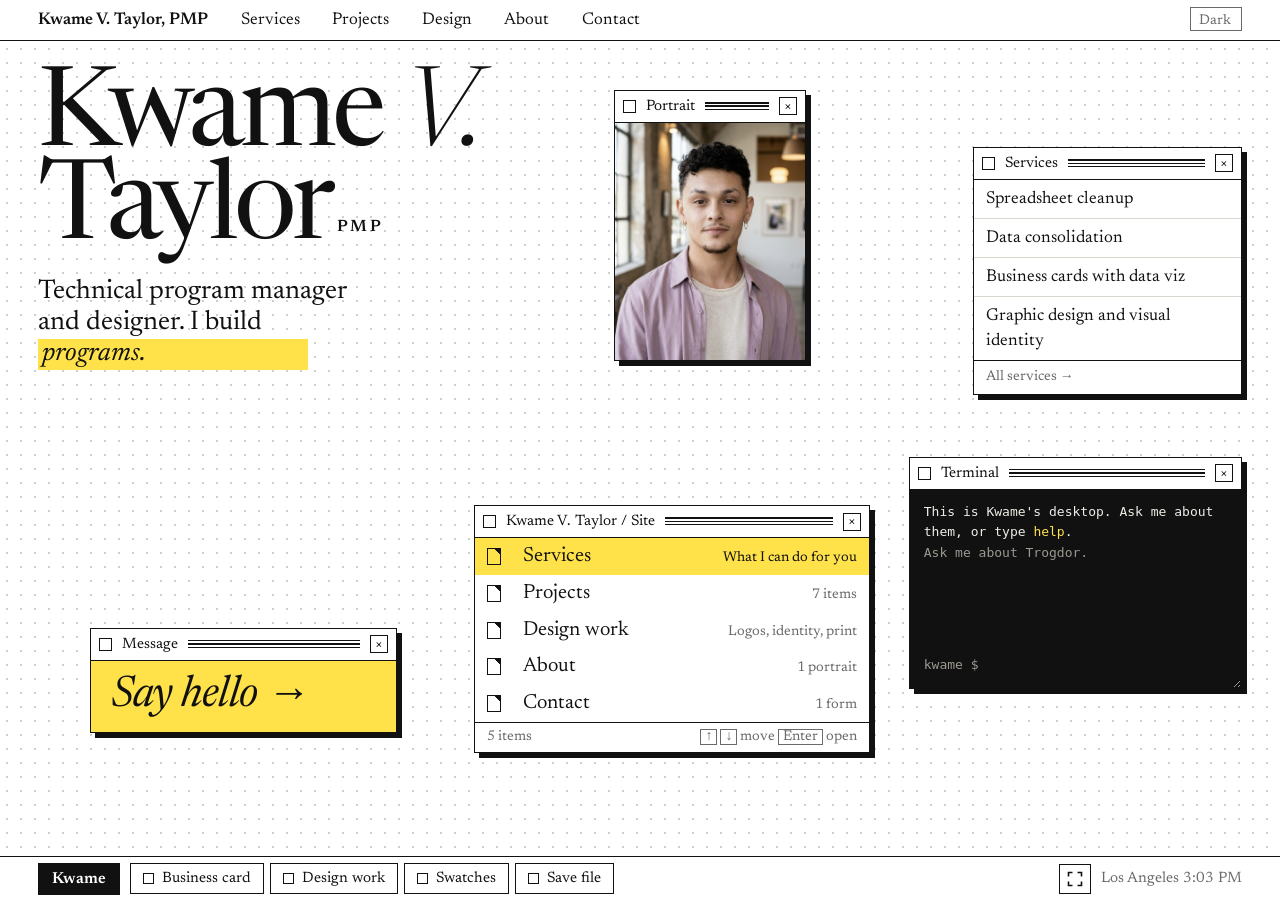
==== commit 61a32040: "Phone home: lock screen with notifications, widget home screen, toys as sheets On phones the home pa" ====
--- a/index.html
+++ b/index.html
@@ -9,7 +9,7 @@
 <link rel="preconnect" href="https://fonts.googleapis.com">
 <link rel="preconnect" href="https://fonts.gstatic.com" crossorigin>
 <link rel="stylesheet" href="https://fonts.googleapis.com/css2?family=Newsreader:ital,opsz,wght@0,6..72,300..700;1,6..72,300..700&display=swap">
-<link rel="stylesheet" href="assets/css/site.css?v=e276145">
+<link rel="stylesheet" href="assets/css/site.css?v=bd66a86">
 <script>try{var t=localStorage.getItem("theme");if(t)document.documentElement.dataset.theme=t;localStorage.removeItem("accent");localStorage.removeItem("save2");var a=sessionStorage.getItem("accent");if(/^#[0-9a-f]{6}$/i.test(a))document.documentElement.style.setProperty("--sel",a)}catch(e){}</script>
 </head>
 <body data-page="home">
@@ -55,7 +55,7 @@
   <span>Kwame V. Taylor, PMP · Los Angeles, CA</span>
   <span><a href="https://www.linkedin.com/in/kwame-v-taylor" target="_blank" rel="noopener">LinkedIn</a><a href="https://github.com/KwameTaylor" target="_blank" rel="noopener">GitHub</a><a href="contact.html">Say hello</a></span>
 </footer>
-<script src="assets/js/content.js?v=e276145"></script>
-<script src="assets/js/site.js?v=e276145"></script>
+<script src="assets/js/content.js?v=bd66a86"></script>
+<script src="assets/js/site.js?v=bd66a86"></script>
 </body>
 </html>
--- a/assets/css/site.css
+++ b/assets/css/site.css
@@ -458,7 +458,7 @@
 
 /* ===================== Phones ===================== */
 /* Parts that only exist on phones. Hidden everywhere else. */
-.menubtn, .msheet, .phome, .phdock, .tb .back { display: none; }
+.menubtn, .msheet, .phome, .phdock, .phdim, .lockscr, .tb .back { display: none; }
 
 @media (max-width: 700px) {
   /* Menu bar: your name and a Menu button */
@@ -487,44 +487,95 @@
   .body { padding: 16px 14px; }
   .rows .inc { padding-left: 14px; }
 
-  /* Home: the desktop becomes a phone home screen */
-  body[data-page="home"] .desk { display: block; padding: 18px var(--gut) 120px; margin-bottom: 0; min-height: 0; }
+  /* ---------- Home: a lock screen, then a widget home screen ---------- */
+  body[data-page="home"] .desk { display: block; padding: 12px var(--gut) 124px; margin-bottom: 0; min-height: 0; }
   body[data-page="home"] .taskbar { display: none; }
-  .hero h1 { font-size: clamp(54px, 17vw, 84px); }
-  .lead { font-size: 20px; }
   .desk .win { display: none; }
-  .phome { display: grid; grid-template-columns: repeat(4, 1fr); gap: 22px 10px; margin-top: 26px; }
-  .phdock { display: grid; grid-template-columns: repeat(4, 1fr); gap: 10px; position: fixed; left: 10px; right: 10px; bottom: calc(10px + env(safe-area-inset-bottom, 0px)); z-index: 30; padding: 12px 8px 10px; background: var(--win); border: 1.5px solid var(--line); box-shadow: 4px 4px 0 var(--shadow); }
+
+  /* Name widget (the hero, restyled) */
+  .hero { position: static; border: 1.5px solid var(--line); border-radius: 22px; box-shadow: 4px 4px 0 var(--shadow); background: var(--win); color: var(--win-ink); padding: 12px 14px 14px; }
+  .hero h1 { font-size: clamp(36px, 10.8vw, 46px); }
+  .hero .lead { font-size: 17px; margin-top: .5em; max-width: 22ch; }
+
+  /* Widgets and toys */
+  .phome { display: grid; grid-template-columns: repeat(4, minmax(0, 1fr)); gap: 12px 12px; margin-top: 12px; }
+  .wdg { display: block; border: 1.5px solid var(--line); border-radius: 22px; box-shadow: 4px 4px 0 var(--shadow); background: var(--win); color: var(--win-ink); overflow: hidden; position: relative; }
+  .wdg:active { transform: translate(2px, 2px); box-shadow: 2px 2px 0 var(--shadow); }
+  .wdg h3 { margin: 0 0 6px; font: 600 11px/1 var(--serif); letter-spacing: .14em; text-transform: uppercase; color: var(--win-mute); }
+  .w-photo { grid-column: span 2; aspect-ratio: 1 / .8; }
+  .w-photo img { width: 100%; height: 100%; object-fit: cover; display: block; }
+  .w-photo span { position: absolute; left: 10px; bottom: 10px; background: var(--win); color: var(--win-ink); border: 1.5px solid var(--line); border-radius: 99px; font: 600 13px/1 var(--serif); padding: 5px 10px; }
+  .w-svc { grid-column: span 2; aspect-ratio: 1 / .8; padding: 10px 12px 4px; display: flex; flex-direction: column; }
+  .w-svc a { display: block; border-top: 1px solid var(--win-rule); padding: 4px 0; font-size: 13px; line-height: 1.2; white-space: nowrap; overflow: hidden; text-overflow: ellipsis; }
+  .w-proj { grid-column: span 4; padding: 10px 14px; }
+  .w-proj p { margin: 0; font-size: 16px; white-space: nowrap; overflow: hidden; text-overflow: ellipsis; }
+  .plabel { grid-column: span 4; font-size: 11px; letter-spacing: .16em; text-transform: uppercase; color: var(--mute); margin: 4px 0 -8px; }
   .ic { border: 0; background: none; padding: 0; cursor: pointer; color: var(--ink); display: flex; flex-direction: column; align-items: center; gap: 6px; font: 13px/1.15 var(--serif); text-align: center; }
-  .ic > i { width: 58px; height: 58px; border: 1.5px solid var(--line); box-shadow: 3px 3px 0 var(--shadow); background: var(--win); color: var(--win-ink); display: grid; place-items: center; font: italic 26px/1 var(--serif); overflow: hidden; position: relative; transition: transform .12s; }
+  .ic > i { width: 56px; height: 56px; border: 1.5px solid var(--line); border-radius: 16px; box-shadow: 3px 3px 0 var(--shadow); background: var(--win); color: var(--win-ink); display: grid; place-items: center; font: italic 26px/1 var(--serif); overflow: hidden; transition: transform .12s; }
   .ic:active > i { transform: translate(2px, 2px); box-shadow: 1px 1px 0 var(--shadow); }
   .ic:focus-visible { outline: 0; } .ic:focus-visible > i { outline: 2px solid var(--sel); outline-offset: 3px; }
-  .phdock .ic span { display: none; }
-  .ic > i img { width: 100%; height: 100%; object-fit: cover; }
-  .ic.i-card > i { background: #fff; } .ic.i-card > i img { object-fit: contain; padding: 3px; }
-  .ic.i-msg > i { background: var(--sel); color: var(--on-sel); font-size: 22px; }
-  .ic.i-term > i { background: #111111; color: var(--sel); font: 15px/1 ui-monospace, "SF Mono", Menlo, Consolas, monospace; font-style: normal; }
+  .ic > i img { width: 100%; height: 100%; object-fit: contain; padding: 3px; background: #fff; }
+  .ic.i-term > i { background: #111111; color: var(--sel); font: 16px/1 ui-monospace, "SF Mono", Menlo, Consolas, monospace; }
   .ic.i-sw > i { background: linear-gradient(90deg, #ffe24a 0 25%, #35d4c4 25% 50%, #ff8fc0 50% 75%, #b79cff 75%); }
-  .ic.i-site > i::before { content: ""; width: 20px; height: 26px; border: 1.5px solid var(--win-ink); background: linear-gradient(225deg, var(--win-ink) 0 24%, transparent 24%); }
-  .ic.i-save > i { font: 600 16px/1 var(--serif); font-style: normal; letter-spacing: .06em; }
-
-  /* An opened window fills the screen like an app */
-  body.appopen { overflow: hidden; }
-  body .desk .win.app { display: flex; flex-direction: column; position: fixed; inset: 0; left: 0; top: 0; width: auto; z-index: 70; border: 0; box-shadow: none; overflow-y: auto; padding-bottom: env(safe-area-inset-bottom, 0px); animation: appin .22s cubic-bezier(.2, .8, .2, 1) both; }
-  .desk .win.app > .tb { position: sticky; top: 0; z-index: 2; background: var(--win); padding: calc(10px + env(safe-area-inset-top, 0px)) 10px 10px; font-size: 17px; gap: 12px; }
-  .desk .win.app > .tb::before { display: none; }
-  .desk .win.app > .tb .back { display: grid; place-items: center; order: -1; border: 1.5px solid var(--line); background: var(--win); color: var(--ink); width: 34px; height: 30px; font-size: 18px; cursor: pointer; padding: 0; }
-  .desk .win.app > .tb .x { width: 30px; height: 30px; font-size: 20px; }
-  .desk .win.app .photo { aspect-ratio: auto; flex: 1; min-height: 70vh; }
-  .desk .termwin.app { height: auto; resize: none; }
-  .desk .termwin.app .term { flex: 1; height: auto; font-size: 15px; }
-  .desk .win.app .hello { flex: 1; display: grid; place-items: center; font-size: 56px; }
-  .desk .win.app .files a { font-size: 26px; padding: 10px 14px; }
-  .desk .win.app .svc a { font-size: 22px; padding: 12px 14px; }
-  .desk .win.app .st { position: sticky; bottom: 0; background: var(--win); margin-top: auto; }
-  .desk .win.app .cardwrap { padding: 18px 14px; }
-  @keyframes appin { from { opacity: 0; transform: scale(.94); } }
+  .ic.i-save > i { font: 600 17px/1 var(--serif); letter-spacing: .06em; }
+  .ic.i-msg > i { background: var(--sel); color: var(--on-sel); }
+  .ic.i-file > i::before { content: ""; width: 21px; height: 27px; border: 1.5px solid var(--win-ink); background: linear-gradient(225deg, var(--win-ink) 0 24%, transparent 24%); }
+
+  /* Dock: the pages */
+  .phdock { display: flex; justify-content: space-around; position: fixed; left: 10px; right: 10px; bottom: calc(10px + env(safe-area-inset-bottom, 0px)); z-index: 30; padding: 10px 6px 8px; background: var(--win); border: 1.5px solid var(--line); border-radius: 28px; box-shadow: 4px 4px 0 var(--shadow); }
+  .phdock .ic { color: var(--win-ink); font-size: 12px; }
+  .phdock .ic > i { width: 52px; height: 52px; border-radius: 14px; box-shadow: 2px 2px 0 var(--shadow); font-size: 22px; }
+
+  /* Toys open as a bottom sheet, keeping the window's title bar */
+  .phdim { display: block; position: fixed; inset: 0; z-index: 60; background: rgba(17, 17, 17, .4); opacity: 0; pointer-events: none; transition: opacity .2s; }
+  .phdim.on { opacity: 1; pointer-events: auto; }
+  body.sheetopen { overflow: hidden; }
+  body .desk .win.sheet { display: flex; flex-direction: column; position: fixed; left: 0; right: 0; top: auto; bottom: 0; width: auto; max-height: 86dvh; z-index: 70; border: 1.5px solid var(--line); border-bottom: 0; border-radius: 22px 22px 0 0; box-shadow: none; overflow: hidden; padding-bottom: env(safe-area-inset-bottom, 0px); animation: sheetin .28s cubic-bezier(.2, .8, .2, 1) both; touch-action: pan-y; }
+  .desk .win.sheet::before { content: ""; display: block; flex: none; width: 40px; height: 5px; border-radius: 3px; background: var(--win-mute); opacity: .5; margin: 8px auto 6px; }
+  .desk .win.sheet > .tb { border-top: 1.5px solid var(--line); font-size: 16px; padding: 8px 10px; touch-action: none; }
+  .desk .win.sheet > .tb .x { width: 28px; height: 28px; font-size: 18px; }
+  .desk .win.sheet > :not(.tb) { overflow-y: auto; }
+  .desk .termwin.sheet { height: 74dvh; resize: none; }
+  .desk .termwin.sheet .term { flex: 1; height: auto; font-size: 15px; }
+  .desk .win.sheet.dragging { animation: none; transition: none; }
+  .desk .win.sheet.closing { transition: transform .2s ease-in; transform: translateY(100%); }
+  @keyframes sheetin { from { transform: translateY(100%); } }
+
+  /* Lock screen */
+  body.locked { overflow: hidden; }
+  .lockscr { display: flex; flex-direction: column; position: fixed; inset: 0; z-index: 95; background: #ffe24a radial-gradient(rgba(17, 17, 17, .14) 1px, transparent 1.2px) 0 0 / 14px 14px; color: #111111; padding: calc(34px + env(safe-area-inset-top, 0px)) 14px 0; transition: transform .45s cubic-bezier(.6, 0, .2, 1); }
+  body:not(.locked) .lockscr { transform: translateY(-101%); pointer-events: none; }
+  .lockscr.dragging { transition: none; }
+  .lk-time { text-align: center; flex: none; }
+  .lk-time small { display: block; font: 600 15px/1 var(--serif); }
+  .lk-time b { display: block; font: 300 clamp(78px, 24vw, 96px)/1 var(--serif); letter-spacing: -.045em; margin-top: 6px; }
+  .lk-notes { flex: 1; overflow-y: auto; padding: 8px 0 12px; display: flex; flex-direction: column; gap: 10px; }
+  .nt { display: block; width: 100%; text-align: left; background: rgba(255, 255, 255, .96); color: #111111; border: 1.5px solid #111111; border-radius: 18px; box-shadow: 3px 3px 0 #111111; padding: 10px 12px; font: inherit; cursor: pointer; }
+  .nt header { display: flex; align-items: center; gap: 7px; font-size: 11.5px; color: #6a6a6a; letter-spacing: .08em; text-transform: uppercase; }
+  .nt header i { width: 18px; height: 18px; border-radius: 5px; border: 1px solid #111111; display: inline-grid; place-items: center; font: italic 11px/1 var(--serif); color: #111111; background: #fff; overflow: hidden; text-transform: none; letter-spacing: 0; }
+  .nt header i img { width: 100%; height: 100%; object-fit: cover; }
+  .nt header em { margin-left: auto; font-style: normal; text-transform: none; letter-spacing: 0; }
+  .nt b { display: block; font-weight: 600; font-size: 16px; margin-top: 4px; }
+  .nt > p { margin: 2px 0 0; font-size: 14.5px; line-height: 1.3; }
+  .nt .more { display: none; margin: 8px -12px -10px; border-top: 1.5px solid #111111; }
+  .nt.open .more { display: block; }
+  .nt.open > p { display: none; }
+  .nt .more .tb { color: #111111; border-color: #111111; background: #fff; }
+  .nt .more .tb::before, .nt .more .tb::after { border-color: #111111; }
+  .nt .more .tb::after { background: repeating-linear-gradient(#111111 0 1.5px, transparent 1.5px 3.5px); }
+  .nt .more a.row { display: flex; justify-content: space-between; gap: 10px; padding: 9px 12px; border-top: 1px solid #d9d6cf; font-size: 15px; }
+  .nt .more .bio { display: flex; gap: 10px; padding: 10px 12px; font-size: 15px; line-height: 1.3; }
+  .nt .more .bio img { width: 64px; height: 80px; object-fit: cover; border: 1px solid #111111; flex: none; }
+  .nt .more a.go { display: block; background: #111111; color: #fff; text-align: center; font: italic 16px/1 var(--serif); padding: 12px; border-radius: 0 0 16px 16px; }
+  .lk-foot { flex: none; display: flex; justify-content: space-between; align-items: center; padding: 10px 10px calc(16px + env(safe-area-inset-bottom, 0px)); touch-action: none; }
+  .lk-circ { width: 48px; height: 48px; border-radius: 50%; background: rgba(255, 255, 255, .92); border: 1.5px solid #111111; display: grid; place-items: center; color: #111111; font: 14px/1 ui-monospace, "SF Mono", Menlo, Consolas, monospace; cursor: pointer; padding: 0; }
+  .lk-circ.dk::before { content: ""; width: 18px; height: 18px; border-radius: 50%; border: 1.5px solid #111111; background: linear-gradient(90deg, #111111 50%, transparent 50%); }
+  .lk-unlock { border: 0; background: none; color: #111111; font: 14px/1.25 var(--serif); cursor: pointer; display: flex; flex-direction: column; align-items: center; gap: 8px; padding: 4px 10px; }
+  .lk-unlock::after { content: ""; width: 120px; height: 5px; border-radius: 3px; background: #111111; }
+  .lk-unlock span { animation: nudge 2.4s ease-in-out infinite; }
+  @keyframes nudge { 0%, 60%, 100% { transform: none; } 30% { transform: translateY(-5px); } }
 }
 @media (max-width: 700px) and (prefers-reduced-motion: reduce) {
-  body .desk .win.app, .msheet, .msheet .win { animation: none; transition: none; }
-}
+  body .desk .win.sheet, .msheet, .msheet .win, .lockscr, .lk-unlock span { animation: none; transition: none; }
+}
+
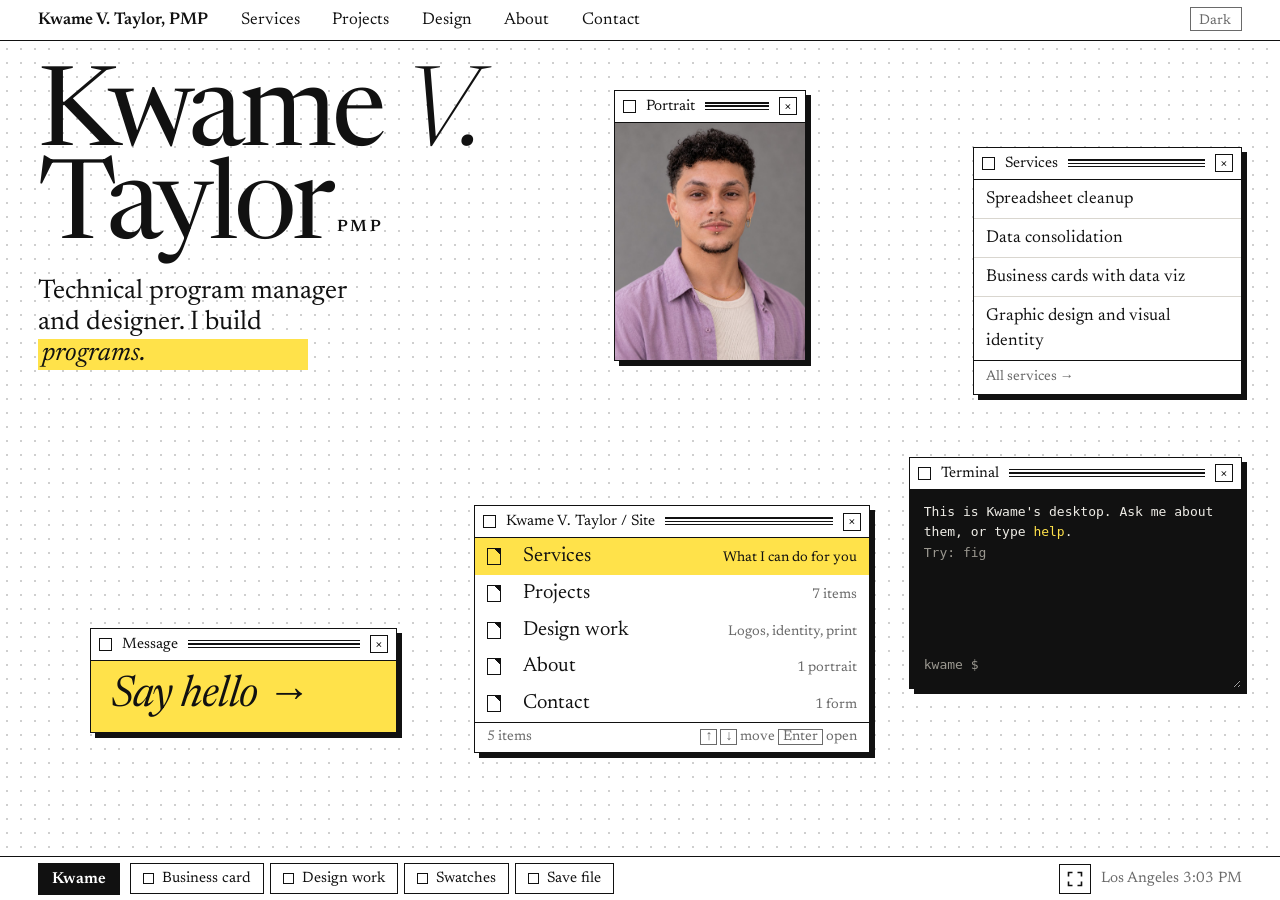
==== commit f32e6762: "New portrait, card-palette swatches, Oregon Trail egg, phone fixes; remove Match this" ====
--- a/index.html
+++ b/index.html
@@ -9,7 +9,7 @@
 <link rel="preconnect" href="https://fonts.googleapis.com">
 <link rel="preconnect" href="https://fonts.gstatic.com" crossorigin>
 <link rel="stylesheet" href="https://fonts.googleapis.com/css2?family=Newsreader:ital,opsz,wght@0,6..72,300..700;1,6..72,300..700&display=swap">
-<link rel="stylesheet" href="assets/css/site.css?v=bd66a86">
+<link rel="stylesheet" href="assets/css/site.css?v=de4058a">
 <script>try{var t=localStorage.getItem("theme");if(t)document.documentElement.dataset.theme=t;localStorage.removeItem("accent");localStorage.removeItem("save2");var a=sessionStorage.getItem("accent");if(/^#[0-9a-f]{6}$/i.test(a))document.documentElement.style.setProperty("--sel",a)}catch(e){}</script>
 </head>
 <body data-page="home">
@@ -55,7 +55,7 @@
   <span>Kwame V. Taylor, PMP · Los Angeles, CA</span>
   <span><a href="https://www.linkedin.com/in/kwame-v-taylor" target="_blank" rel="noopener">LinkedIn</a><a href="https://github.com/KwameTaylor" target="_blank" rel="noopener">GitHub</a><a href="contact.html">Say hello</a></span>
 </footer>
-<script src="assets/js/content.js?v=bd66a86"></script>
-<script src="assets/js/site.js?v=bd66a86"></script>
+<script src="assets/js/content.js?v=de4058a"></script>
+<script src="assets/js/site.js?v=de4058a"></script>
 </body>
 </html>
--- a/assets/css/site.css
+++ b/assets/css/site.css
@@ -516,7 +516,7 @@
   .ic:focus-visible { outline: 0; } .ic:focus-visible > i { outline: 2px solid var(--sel); outline-offset: 3px; }
   .ic > i img { width: 100%; height: 100%; object-fit: contain; padding: 3px; background: #fff; }
   .ic.i-term > i { background: #111111; color: var(--sel); font: 16px/1 ui-monospace, "SF Mono", Menlo, Consolas, monospace; }
-  .ic.i-sw > i { background: linear-gradient(90deg, #ffe24a 0 25%, #35d4c4 25% 50%, #ff8fc0 50% 75%, #b79cff 75%); }
+  .ic.i-sw > i { background: linear-gradient(90deg, #ffe24a 0 25%, #c9b3ec 25% 50%, #a9c8ee 50% 75%, #f4a7b4 75%); }
   .ic.i-save > i { font: 600 17px/1 var(--serif); letter-spacing: .06em; }
   .ic.i-msg > i { background: var(--sel); color: var(--on-sel); }
   .ic.i-file > i::before { content: ""; width: 21px; height: 27px; border: 1.5px solid var(--win-ink); background: linear-gradient(225deg, var(--win-ink) 0 24%, transparent 24%); }
@@ -526,6 +526,9 @@
   .phdock .ic { color: var(--win-ink); font-size: 12px; }
   .phdock .ic > i { width: 52px; height: 52px; border-radius: 14px; box-shadow: 2px 2px 0 var(--shadow); font-size: 22px; }
 
+  .w-svc .wmore { color: var(--win-mute); font-style: italic; }
+  /* while a sheet is open, nothing behind it can take taps */
+  body.sheetopen .phdock, body.sheetopen .phome, body.sheetopen .hero { visibility: hidden; }
   /* Toys open as a bottom sheet, keeping the window's title bar */
   .phdim { display: block; position: fixed; inset: 0; z-index: 60; background: rgba(17, 17, 17, .4); opacity: 0; pointer-events: none; transition: opacity .2s; }
   .phdim.on { opacity: 1; pointer-events: auto; }
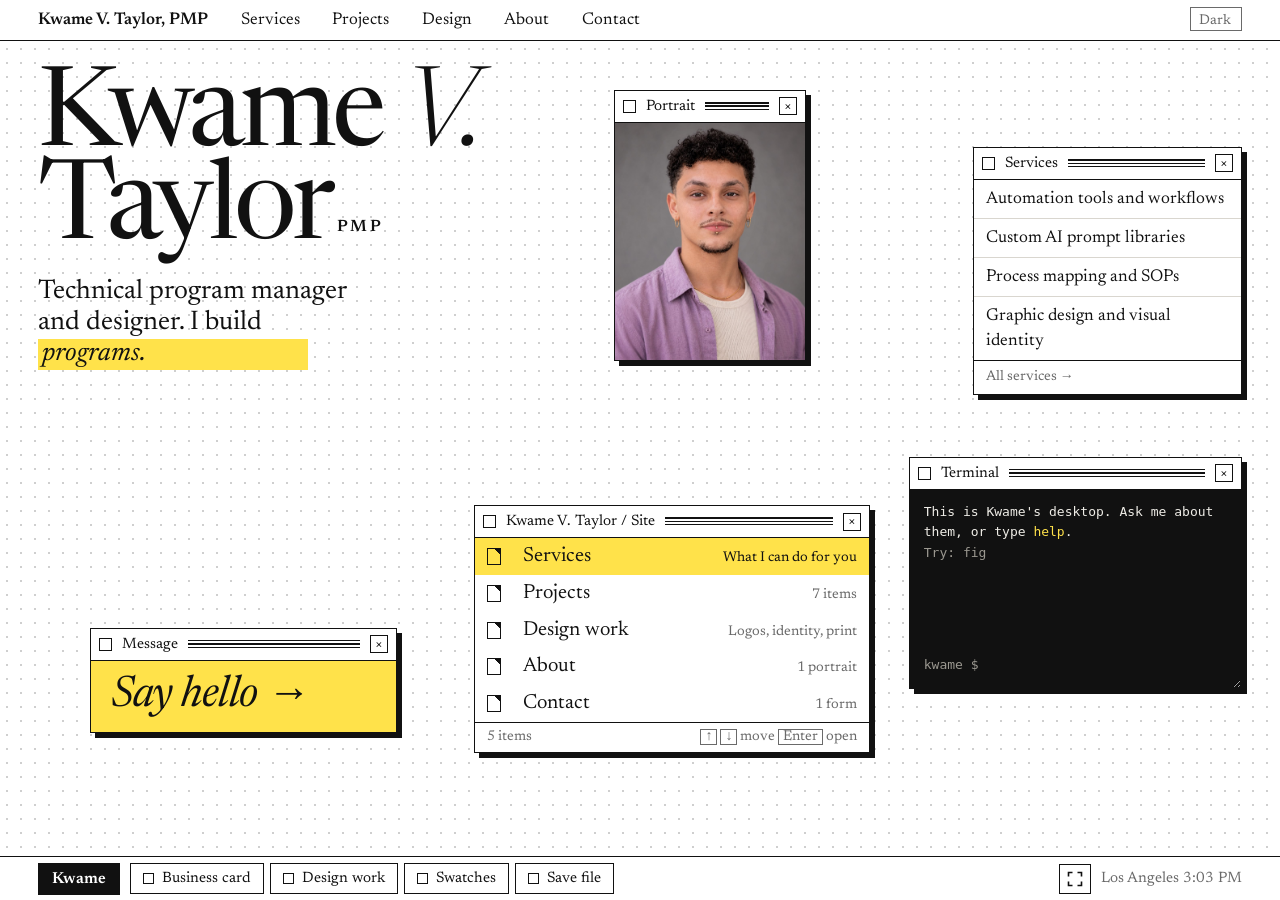
==== commit 9f0837f4: "Fix phone terminal closing on tap; featured home services, new bookmarks, portrait, swatches, fizzbu" ====
--- a/index.html
+++ b/index.html
@@ -9,7 +9,7 @@
 <link rel="preconnect" href="https://fonts.googleapis.com">
 <link rel="preconnect" href="https://fonts.gstatic.com" crossorigin>
 <link rel="stylesheet" href="https://fonts.googleapis.com/css2?family=Newsreader:ital,opsz,wght@0,6..72,300..700;1,6..72,300..700&display=swap">
-<link rel="stylesheet" href="assets/css/site.css?v=de4058a">
+<link rel="stylesheet" href="assets/css/site.css?v=2016a23">
 <script>try{var t=localStorage.getItem("theme");if(t)document.documentElement.dataset.theme=t;localStorage.removeItem("accent");localStorage.removeItem("save2");var a=sessionStorage.getItem("accent");if(/^#[0-9a-f]{6}$/i.test(a))document.documentElement.style.setProperty("--sel",a)}catch(e){}</script>
 </head>
 <body data-page="home">
@@ -36,7 +36,7 @@
     </nav>
     <div class="st"><span>5 items</span><span class="keys"><kbd>↑︎</kbd><kbd>↓︎</kbd>move <kbd>Enter</kbd>open</span></div></section>
   <section class="win" style="--x:7;--y:72;--w:24;--k:5" aria-label="Message"><div class="tb"><span>Message</span><button class="x" type="button" aria-label="Minimize Message">×</button></div><a class="hello" href="contact.html">Say hello <b>→︎</b></a></section>
-  <section class="win" style="--x:44;--y:20;--w:26;--k:6" aria-label="Design work" data-start="min"><div class="tb"><span>Design work</span><button class="x" type="button" aria-label="Minimize Design work">×</button></div><div class="body"><div class="folder" id="folder"></div></div><div class="st"><a href="design.html">Open the gallery →︎</a><span>Logos, identity, print</span></div></section>
+  <section class="win" style="--x:36;--y:20;--w:26;--k:6" aria-label="Design work" data-start="min"><div class="tb"><span>Design work</span><button class="x" type="button" aria-label="Minimize Design work">×</button></div><div class="body"><div class="folder" id="folder"></div></div><div class="st"><a href="design.html">Open the gallery →︎</a><span>Logos, identity, print</span></div></section>
   <section class="win" style="--x:40;--y:78;--w:23;--k:7" aria-label="Swatches" data-start="min"><div class="tb"><span>Swatches</span><button class="x" type="button" aria-label="Minimize Swatches">×</button></div><div class="body"><div class="sw" id="sw" role="group" aria-label="Accent color"></div><p class="k">Pick a color. It lasts for this visit.</p></div></section>
   <section class="win termwin" style="--x:71;--y:51;--w:26;--k:8" aria-label="Terminal"><div class="tb"><span>Terminal</span><button class="x" type="button" aria-label="Minimize Terminal">×</button></div><div class="term" id="term"><div id="tout"><p>This is Kwame's desktop. Ask me about them, or type <b>help</b>.</p></div><form id="tf"><label for="ti">kwame $</label><input id="ti" autocomplete="off" spellcheck="false" aria-label="Terminal command"></form></div></section>
   <section class="win" style="--x:44;--y:30;--w:24;--k:9" aria-label="Save file" data-start="min"><div class="tb"><span>Save file</span><button class="x" type="button" aria-label="Minimize Save file">×</button></div><div class="body"><div class="slot on"><b>Slot 1 · Kwame</b><span class="k">Class</span><span>Program manager, PMP</span><span class="k">Play time</span><span>99:59</span><span class="k">Location</span><span>Los Angeles</span></div><div class="slot e" id="slot2"><b>Slot 2 · Empty</b><span class="hint">Type save in the terminal.</span></div></div><div class="st"><span>About, as a save screen</span><a href="about.html">Continue →︎</a></div></section>
@@ -55,7 +55,7 @@
   <span>Kwame V. Taylor, PMP · Los Angeles, CA</span>
   <span><a href="https://www.linkedin.com/in/kwame-v-taylor" target="_blank" rel="noopener">LinkedIn</a><a href="https://github.com/KwameTaylor" target="_blank" rel="noopener">GitHub</a><a href="contact.html">Say hello</a></span>
 </footer>
-<script src="assets/js/content.js?v=de4058a"></script>
-<script src="assets/js/site.js?v=de4058a"></script>
+<script src="assets/js/content.js?v=2016a23"></script>
+<script src="assets/js/site.js?v=2016a23"></script>
 </body>
 </html>
--- a/assets/css/site.css
+++ b/assets/css/site.css
@@ -503,7 +503,7 @@
   .wdg:active { transform: translate(2px, 2px); box-shadow: 2px 2px 0 var(--shadow); }
   .wdg h3 { margin: 0 0 6px; font: 600 11px/1 var(--serif); letter-spacing: .14em; text-transform: uppercase; color: var(--win-mute); }
   .w-photo { grid-column: span 2; aspect-ratio: 1 / .8; }
-  .w-photo img { width: 100%; height: 100%; object-fit: cover; display: block; }
+  .w-photo img { width: 100%; height: 100%; object-fit: cover; object-position: 50% 18%; display: block; }
   .w-photo span { position: absolute; left: 10px; bottom: 10px; background: var(--win); color: var(--win-ink); border: 1.5px solid var(--line); border-radius: 99px; font: 600 13px/1 var(--serif); padding: 5px 10px; }
   .w-svc { grid-column: span 2; aspect-ratio: 1 / .8; padding: 10px 12px 4px; display: flex; flex-direction: column; }
   .w-svc a { display: block; border-top: 1px solid var(--win-rule); padding: 4px 0; font-size: 13px; line-height: 1.2; white-space: nowrap; overflow: hidden; text-overflow: ellipsis; }
@@ -516,7 +516,7 @@
   .ic:focus-visible { outline: 0; } .ic:focus-visible > i { outline: 2px solid var(--sel); outline-offset: 3px; }
   .ic > i img { width: 100%; height: 100%; object-fit: contain; padding: 3px; background: #fff; }
   .ic.i-term > i { background: #111111; color: var(--sel); font: 16px/1 ui-monospace, "SF Mono", Menlo, Consolas, monospace; }
-  .ic.i-sw > i { background: linear-gradient(90deg, #ffe24a 0 25%, #c9b3ec 25% 50%, #a9c8ee 50% 75%, #f4a7b4 75%); }
+  .ic.i-sw > i { background: linear-gradient(90deg, #ffe24a 0 25%, #c9b3ec 25% 50%, #a9c8ee 50% 75%, #e3cf9e 75%); }
   .ic.i-save > i { font: 600 17px/1 var(--serif); letter-spacing: .06em; }
   .ic.i-msg > i { background: var(--sel); color: var(--on-sel); }
   .ic.i-file > i::before { content: ""; width: 21px; height: 27px; border: 1.5px solid var(--win-ink); background: linear-gradient(225deg, var(--win-ink) 0 24%, transparent 24%); }
@@ -526,6 +526,16 @@
   .phdock .ic { color: var(--win-ink); font-size: 12px; }
   .phdock .ic > i { width: 52px; height: 52px; border-radius: 14px; box-shadow: 2px 2px 0 var(--shadow); font-size: 22px; }
 
+  .hero { position: relative; }
+  .hero::after { content: "Los Angeles"; position: absolute; right: 14px; top: 14px; font: 600 10px/1 var(--serif); letter-spacing: .16em; text-transform: uppercase; color: var(--win-mute); padding-top: 22px; background: no-repeat 50% 0 / 16px 16px url("data:image/svg+xml,%3Csvg xmlns='http://www.w3.org/2000/svg' viewBox='0 0 16 16'%3E%3Cpath fill='%23888' d='M8 0c.6 4.6 3.4 7.4 8 8-4.6.6-7.4 3.4-8 8-.6-4.6-3.4-7.4-8-8 4.6-.6 7.4-3.4 8-8z'/%3E%3C/svg%3E"); }
+  .ic.i-list > i { display: flex; flex-direction: column; justify-content: center; align-items: stretch; gap: 5px; padding: 0 13px; }
+  .ic.i-list > i b { display: block; height: 2px; background: var(--win-ink); position: relative; margin-left: 7px; }
+  .ic.i-list > i b::before { content: ""; position: absolute; left: -7px; top: -1px; width: 4px; height: 4px; background: var(--win-ink); }
+  .ic.i-folder > i::before { content: ""; width: 26px; height: 19px; margin-top: 3px; border: 1.5px solid var(--win-ink); border-radius: 2px; background: linear-gradient(var(--win-ink), var(--win-ink)) 0 0 / 11px 1.5px no-repeat; position: relative; box-shadow: inset 0 3px 0 -1.5px var(--win); }
+  .ic.i-folder > i { position: relative; }
+  .ic.i-folder > i::after { content: ""; position: absolute; left: 50%; top: 50%; width: 11px; height: 5px; margin: -12px 0 0 -13px; border: 1.5px solid var(--win-ink); border-bottom: 0; border-radius: 2px 2px 0 0; }
+  .lockscr.dk { background-color: #151515; background-image: radial-gradient(rgba(255, 255, 255, .12) 1px, transparent 1.2px); color: #ffe24a; }
+  .lockscr.dk .lk-unlock { color: #efede7; } .lockscr.dk .lk-unlock::after { background: #efede7; }
   .w-svc .wmore { color: var(--win-mute); font-style: italic; }
   /* while a sheet is open, nothing behind it can take taps */
   body.sheetopen .phdock, body.sheetopen .phome, body.sheetopen .hero { visibility: hidden; }
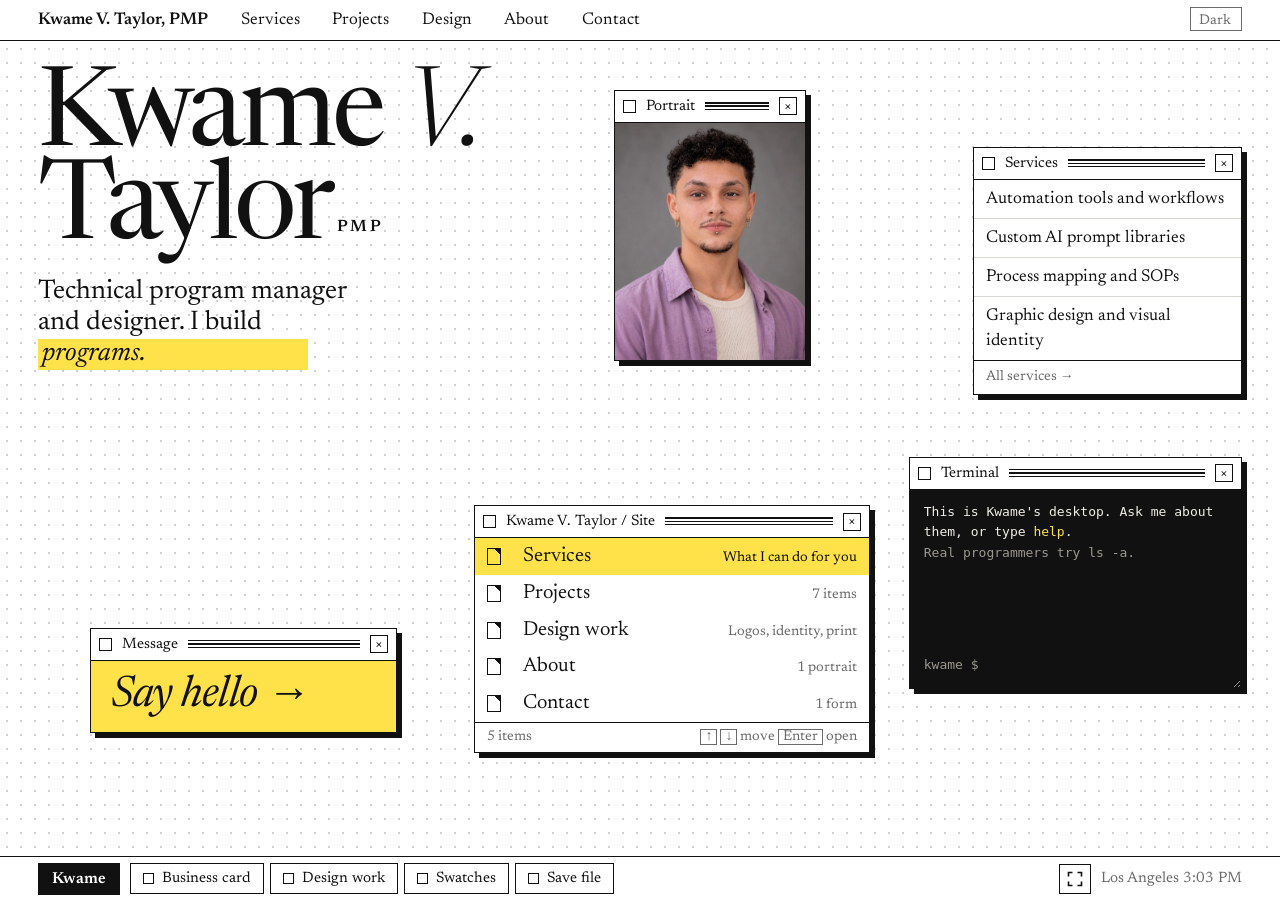
==== commit dd04b780: "Phone: lock button, centered name card, new dock icons, rickroll and trogdor fixes, no sideways scro" ====
--- a/index.html
+++ b/index.html
@@ -9,7 +9,7 @@
 <link rel="preconnect" href="https://fonts.googleapis.com">
 <link rel="preconnect" href="https://fonts.gstatic.com" crossorigin>
 <link rel="stylesheet" href="https://fonts.googleapis.com/css2?family=Newsreader:ital,opsz,wght@0,6..72,300..700;1,6..72,300..700&display=swap">
-<link rel="stylesheet" href="assets/css/site.css?v=2016a23">
+<link rel="stylesheet" href="assets/css/site.css?v=9f0837f">
 <script>try{var t=localStorage.getItem("theme");if(t)document.documentElement.dataset.theme=t;localStorage.removeItem("accent");localStorage.removeItem("save2");var a=sessionStorage.getItem("accent");if(/^#[0-9a-f]{6}$/i.test(a))document.documentElement.style.setProperty("--sel",a)}catch(e){}</script>
 </head>
 <body data-page="home">
@@ -55,7 +55,7 @@
   <span>Kwame V. Taylor, PMP · Los Angeles, CA</span>
   <span><a href="https://www.linkedin.com/in/kwame-v-taylor" target="_blank" rel="noopener">LinkedIn</a><a href="https://github.com/KwameTaylor" target="_blank" rel="noopener">GitHub</a><a href="contact.html">Say hello</a></span>
 </footer>
-<script src="assets/js/content.js?v=2016a23"></script>
-<script src="assets/js/site.js?v=2016a23"></script>
+<script src="assets/js/content.js?v=9f0837f"></script>
+<script src="assets/js/site.js?v=9f0837f"></script>
 </body>
 </html>
--- a/assets/css/site.css
+++ b/assets/css/site.css
@@ -399,7 +399,7 @@
 .termwin .tb { cursor: grab; }
 
 /* Homestar Runner: a shout that runs across the desktop */
-.runner { position: absolute; left: 0; top: 46%; z-index: 46; pointer-events: none; white-space: nowrap; font: italic 400 clamp(48px, 7vw, 110px)/1 var(--serif); letter-spacing: -.03em; color: var(--ink); background: var(--sel); padding: .05em .3em; border: 1.5px solid var(--line); box-shadow: 5px 5px 0 var(--shadow); animation: run 2.6s cubic-bezier(.5, 0, .5, 1) forwards; }
+.runner { position: absolute; left: 0; top: 46%; z-index: 90; pointer-events: none; white-space: nowrap; font: italic 400 clamp(48px, 7vw, 110px)/1 var(--serif); letter-spacing: -.03em; color: var(--ink); background: var(--sel); padding: .05em .3em; border: 1.5px solid var(--line); box-shadow: 5px 5px 0 var(--shadow); animation: run 2.6s cubic-bezier(.5, 0, .5, 1) forwards; }
 @keyframes run { from { transform: translateX(-110%); } to { transform: translateX(110vw); } }
 
 /* Full screen: taskbar button and the one-time suggestion */
@@ -458,7 +458,7 @@
 
 /* ===================== Phones ===================== */
 /* Parts that only exist on phones. Hidden everywhere else. */
-.menubtn, .msheet, .phome, .phdock, .phdim, .lockscr, .tb .back { display: none; }
+.menubtn, .msheet, .phome, .phdock, .phdim, .lockscr, .lockbtn, .tb .back { display: none; }
 
 @media (max-width: 700px) {
   /* Menu bar: your name and a Menu button */
@@ -516,7 +516,7 @@
   .ic:focus-visible { outline: 0; } .ic:focus-visible > i { outline: 2px solid var(--sel); outline-offset: 3px; }
   .ic > i img { width: 100%; height: 100%; object-fit: contain; padding: 3px; background: #fff; }
   .ic.i-term > i { background: #111111; color: var(--sel); font: 16px/1 ui-monospace, "SF Mono", Menlo, Consolas, monospace; }
-  .ic.i-sw > i { background: linear-gradient(90deg, #ffe24a 0 25%, #c9b3ec 25% 50%, #a9c8ee 50% 75%, #e3cf9e 75%); }
+  .ic.i-sw > i { background: linear-gradient(90deg, #ffe24a 0 25%, #c9b3ec 25% 50%, #a9c8ee 50% 75%, #d99a6c 75%); }
   .ic.i-save > i { font: 600 17px/1 var(--serif); letter-spacing: .06em; }
   .ic.i-msg > i { background: var(--sel); color: var(--on-sel); }
   .ic.i-file > i::before { content: ""; width: 21px; height: 27px; border: 1.5px solid var(--win-ink); background: linear-gradient(225deg, var(--win-ink) 0 24%, transparent 24%); }
@@ -526,16 +526,26 @@
   .phdock .ic { color: var(--win-ink); font-size: 12px; }
   .phdock .ic > i { width: 52px; height: 52px; border-radius: 14px; box-shadow: 2px 2px 0 var(--shadow); font-size: 22px; }
 
-  .hero { position: relative; }
-  .hero::after { content: "Los Angeles"; position: absolute; right: 14px; top: 14px; font: 600 10px/1 var(--serif); letter-spacing: .16em; text-transform: uppercase; color: var(--win-mute); padding-top: 22px; background: no-repeat 50% 0 / 16px 16px url("data:image/svg+xml,%3Csvg xmlns='http://www.w3.org/2000/svg' viewBox='0 0 16 16'%3E%3Cpath fill='%23888' d='M8 0c.6 4.6 3.4 7.4 8 8-4.6.6-7.4 3.4-8 8-.6-4.6-3.4-7.4-8-8 4.6-.6 7.4-3.4 8-8z'/%3E%3C/svg%3E"); }
-  .ic.i-list > i { display: flex; flex-direction: column; justify-content: center; align-items: stretch; gap: 5px; padding: 0 13px; }
-  .ic.i-list > i b { display: block; height: 2px; background: var(--win-ink); position: relative; margin-left: 7px; }
-  .ic.i-list > i b::before { content: ""; position: absolute; left: -7px; top: -1px; width: 4px; height: 4px; background: var(--win-ink); }
-  .ic.i-folder > i::before { content: ""; width: 26px; height: 19px; margin-top: 3px; border: 1.5px solid var(--win-ink); border-radius: 2px; background: linear-gradient(var(--win-ink), var(--win-ink)) 0 0 / 11px 1.5px no-repeat; position: relative; box-shadow: inset 0 3px 0 -1.5px var(--win); }
-  .ic.i-folder > i { position: relative; }
-  .ic.i-folder > i::after { content: ""; position: absolute; left: 50%; top: 50%; width: 11px; height: 5px; margin: -12px 0 0 -13px; border: 1.5px solid var(--win-ink); border-bottom: 0; border-radius: 2px 2px 0 0; }
+  .hero { position: relative; left: auto; top: auto; }
+  .hero::after { content: ""; position: absolute; right: 13%; top: 36%; width: 22px; height: 22px; background: no-repeat 50% 50% / 22px 22px url("data:image/svg+xml,%3Csvg xmlns='http://www.w3.org/2000/svg' viewBox='0 0 16 16'%3E%3Cpath fill='%23aaa' d='M8 0c.6 4.6 3.4 7.4 8 8-4.6.6-7.4 3.4-8 8-.6-4.6-3.4-7.4-8-8 4.6-.6 7.4-3.4 8-8z'/%3E%3C/svg%3E"); }
   .lockscr.dk { background-color: #151515; background-image: radial-gradient(rgba(255, 255, 255, .12) 1px, transparent 1.2px); color: #ffe24a; }
   .lockscr.dk .lk-unlock { color: #efede7; } .lockscr.dk .lk-unlock::after { background: #efede7; }
+  html { overflow-x: clip; }
+  html:has(body.sheetopen) { overflow: hidden; }
+  .lockbtn { display: grid; place-items: center; width: 36px; height: 31px; margin-left: auto; margin-right: 8px; border: 1.5px solid var(--line); background: var(--bg); color: var(--ink); cursor: pointer; padding: 0; }
+  body:not([data-page="home"]) .lockbtn { display: none; }
+  .ic > i { transform: translate(-1.5px, -1.5px); }
+  .ic:active > i { transform: translate(.5px, .5px); }
+  .ic.i-svg > i svg { display: block; }
+  .ic.i-msg.i-svg > i { color: var(--on-sel); }
+  .cardwin.sheet .cardwrap, .cardwin.sheet .body.cardwrap { display: flex; flex-direction: column; }
+  .cardwin.sheet .cardnote { order: -1; margin: 0 0 10px; }
+  body.peek .desk .win.sheet { transform: translateY(105%); transition: transform .3s; }
+  body.peek .phdim { opacity: 0; }
+  body.peek .phdock, body.peek .phome, body.peek .hero { visibility: visible; }
+  .desk #rick.sheet { top: 16%; bottom: auto; left: 18px; right: 18px; border-bottom: 1.5px solid var(--line); border-radius: 16px; box-shadow: 5px 5px 0 var(--shadow); animation: none; }
+  .desk #rick.sheet::before { display: none; }
+  .desk #rick.sheet > .tb { border-top: 0; }
   .w-svc .wmore { color: var(--win-mute); font-style: italic; }
   /* while a sheet is open, nothing behind it can take taps */
   body.sheetopen .phdock, body.sheetopen .phome, body.sheetopen .hero { visibility: hidden; }
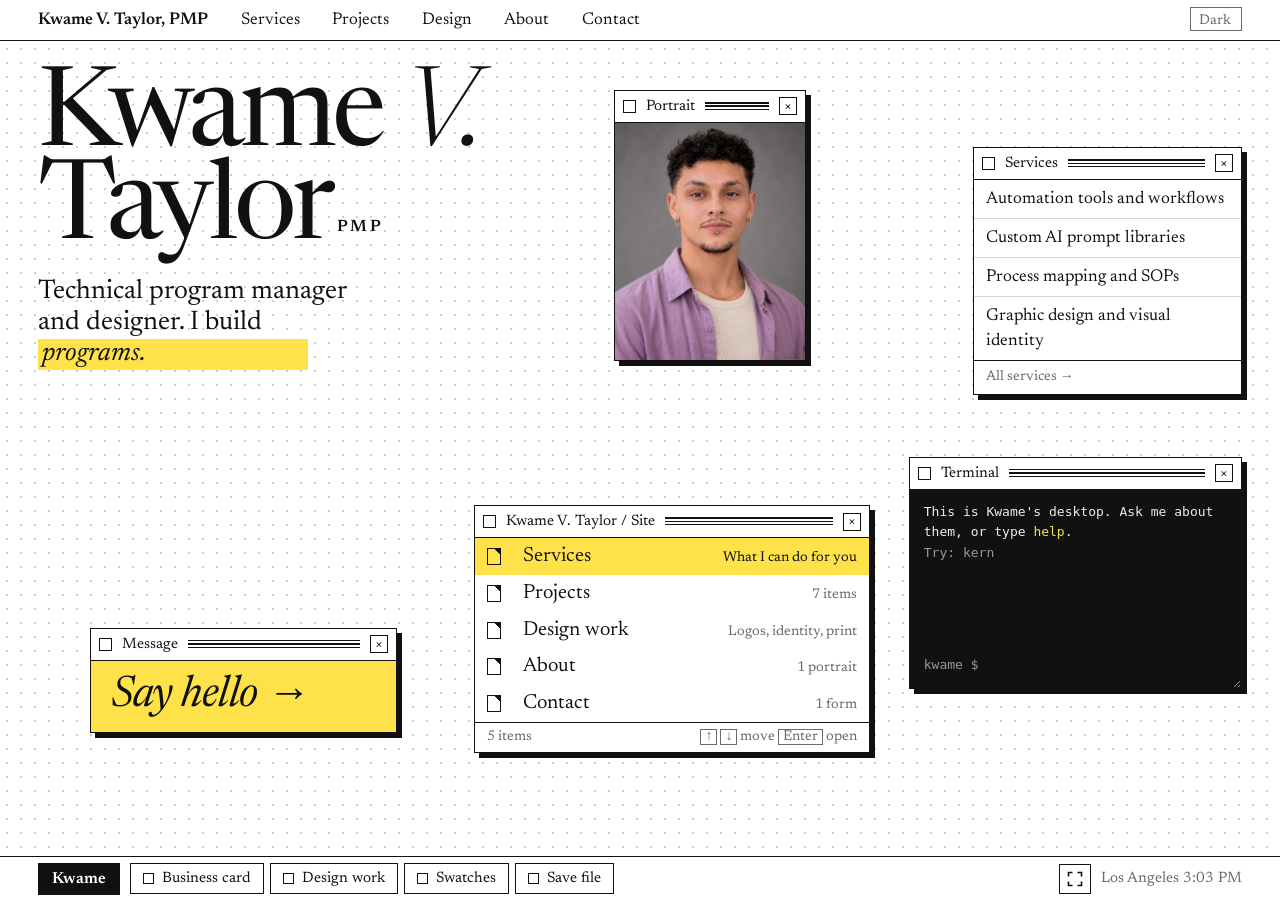
==== commit 69ff550b: "Phone: no iPhone zoom in terminal, sheets sit above keyboard, lock screen icons and copy, yellow sta" ====
--- a/index.html
+++ b/index.html
@@ -9,7 +9,7 @@
 <link rel="preconnect" href="https://fonts.googleapis.com">
 <link rel="preconnect" href="https://fonts.gstatic.com" crossorigin>
 <link rel="stylesheet" href="https://fonts.googleapis.com/css2?family=Newsreader:ital,opsz,wght@0,6..72,300..700;1,6..72,300..700&display=swap">
-<link rel="stylesheet" href="assets/css/site.css?v=9f0837f">
+<link rel="stylesheet" href="assets/css/site.css?v=a402826">
 <script>try{var t=localStorage.getItem("theme");if(t)document.documentElement.dataset.theme=t;localStorage.removeItem("accent");localStorage.removeItem("save2");var a=sessionStorage.getItem("accent");if(/^#[0-9a-f]{6}$/i.test(a))document.documentElement.style.setProperty("--sel",a)}catch(e){}</script>
 </head>
 <body data-page="home">
@@ -55,7 +55,7 @@
   <span>Kwame V. Taylor, PMP · Los Angeles, CA</span>
   <span><a href="https://www.linkedin.com/in/kwame-v-taylor" target="_blank" rel="noopener">LinkedIn</a><a href="https://github.com/KwameTaylor" target="_blank" rel="noopener">GitHub</a><a href="contact.html">Say hello</a></span>
 </footer>
-<script src="assets/js/content.js?v=9f0837f"></script>
-<script src="assets/js/site.js?v=9f0837f"></script>
+<script src="assets/js/content.js?v=a402826"></script>
+<script src="assets/js/site.js?v=a402826"></script>
 </body>
 </html>
--- a/assets/css/site.css
+++ b/assets/css/site.css
@@ -527,12 +527,12 @@
   .phdock .ic > i { width: 52px; height: 52px; border-radius: 14px; box-shadow: 2px 2px 0 var(--shadow); font-size: 22px; }
 
   .hero { position: relative; left: auto; top: auto; }
-  .hero::after { content: ""; position: absolute; right: 13%; top: 36%; width: 22px; height: 22px; background: no-repeat 50% 50% / 22px 22px url("data:image/svg+xml,%3Csvg xmlns='http://www.w3.org/2000/svg' viewBox='0 0 16 16'%3E%3Cpath fill='%23aaa' d='M8 0c.6 4.6 3.4 7.4 8 8-4.6.6-7.4 3.4-8 8-.6-4.6-3.4-7.4-8-8 4.6-.6 7.4-3.4 8-8z'/%3E%3C/svg%3E"); }
+  .hero::after { content: ""; position: absolute; right: 0; top: 0; bottom: 0; width: 34%; height: auto; background: no-repeat 50% 50% / 26px 26px url("data:image/svg+xml,%3Csvg xmlns='http://www.w3.org/2000/svg' viewBox='0 0 16 16'%3E%3Cpath fill='%23ffe24a' stroke='%23111' stroke-width='.8' d='M8 0c.6 4.6 3.4 7.4 8 8-4.6.6-7.4 3.4-8 8-.6-4.6-3.4-7.4-8-8 4.6-.6 7.4-3.4 8-8z'/%3E%3C/svg%3E"); }
   .lockscr.dk { background-color: #151515; background-image: radial-gradient(rgba(255, 255, 255, .12) 1px, transparent 1.2px); color: #ffe24a; }
   .lockscr.dk .lk-unlock { color: #efede7; } .lockscr.dk .lk-unlock::after { background: #efede7; }
   html { overflow-x: clip; }
   html:has(body.sheetopen) { overflow: hidden; }
-  .lockbtn { display: grid; place-items: center; width: 36px; height: 31px; margin-left: auto; margin-right: 8px; border: 1.5px solid var(--line); background: var(--bg); color: var(--ink); cursor: pointer; padding: 0; }
+  .bar .lockbtn { display: grid; place-items: center; width: 36px; height: 31px; margin-left: auto; margin-right: 8px; border: 1.5px solid var(--line); background: var(--bg); color: var(--ink); cursor: pointer; padding: 0; }
   body:not([data-page="home"]) .lockbtn { display: none; }
   .ic > i { transform: translate(-1.5px, -1.5px); }
   .ic:active > i { transform: translate(.5px, .5px); }
@@ -560,6 +560,12 @@
   .desk .win.sheet > :not(.tb) { overflow-y: auto; }
   .desk .termwin.sheet { height: 74dvh; resize: none; }
   .desk .termwin.sheet .term { flex: 1; height: auto; font-size: 15px; }
+  .desk .termwin.sheet .term input { font-size: 16px; }
+  body .desk .win.sheet { bottom: var(--kb, 0px); max-height: min(86dvh, calc(var(--vvh, 100dvh) - 8px)); }
+  .desk .termwin.sheet { height: min(74dvh, calc(var(--vvh, 100dvh) - 8px)); }
+  .desk .termwin.sheet #tout { overflow-y: auto; min-height: 0; }
+  .lk-notes .nt header i.svg { display: grid; place-items: center; }
+  .lk-notes .nt header i.svg svg { width: 70%; height: 70%; }
   .desk .win.sheet.dragging { animation: none; transition: none; }
   .desk .win.sheet.closing { transition: transform .2s ease-in; transform: translateY(100%); }
   @keyframes sheetin { from { transform: translateY(100%); } }
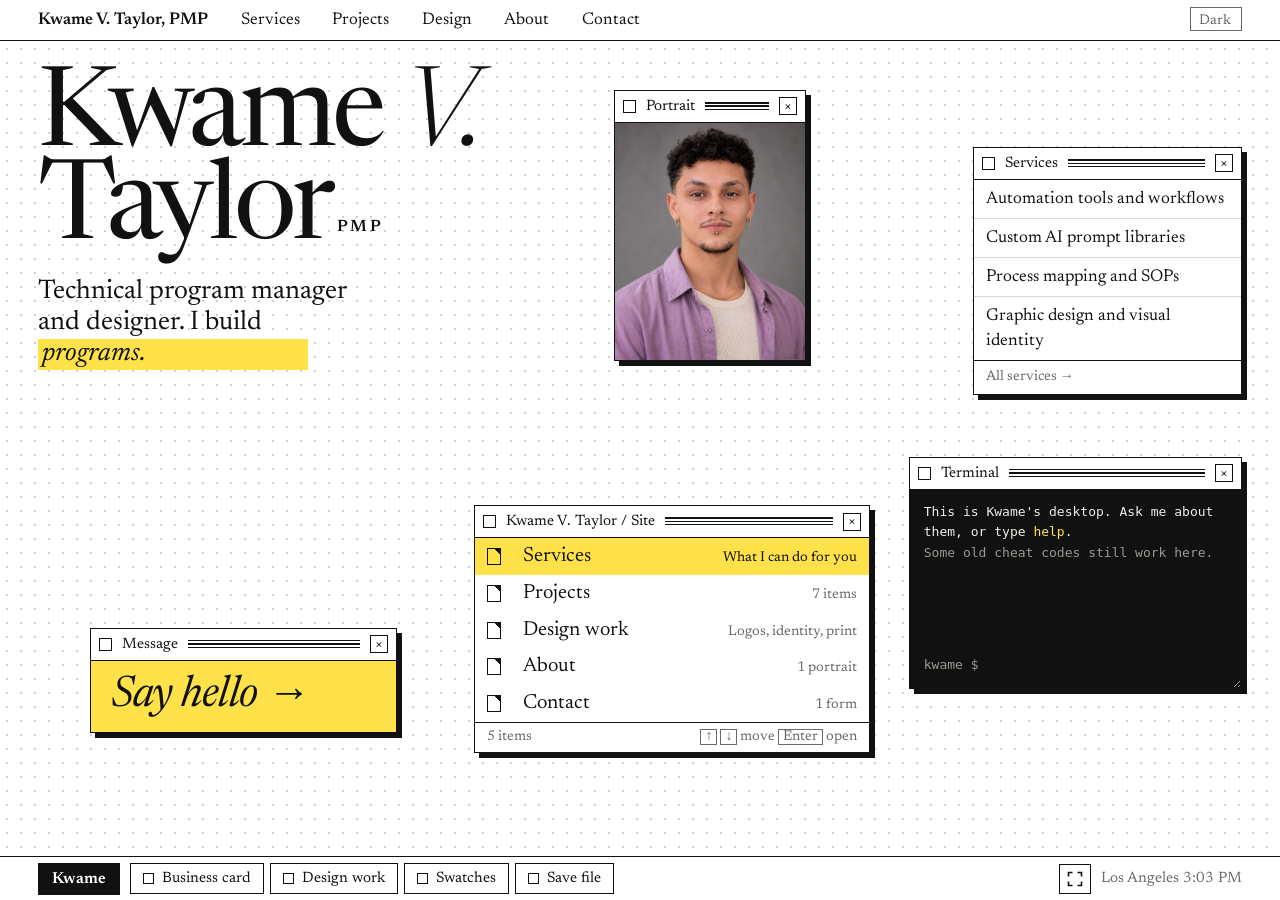
==== commit 883da53b: "Phone: floppy disk save icon, neutral Contact icon, accent-colored star centered in the name card's " ====
--- a/index.html
+++ b/index.html
@@ -9,7 +9,7 @@
 <link rel="preconnect" href="https://fonts.googleapis.com">
 <link rel="preconnect" href="https://fonts.gstatic.com" crossorigin>
 <link rel="stylesheet" href="https://fonts.googleapis.com/css2?family=Newsreader:ital,opsz,wght@0,6..72,300..700;1,6..72,300..700&display=swap">
-<link rel="stylesheet" href="assets/css/site.css?v=a402826">
+<link rel="stylesheet" href="assets/css/site.css?v=0f71fb2">
 <script>try{var t=localStorage.getItem("theme");if(t)document.documentElement.dataset.theme=t;localStorage.removeItem("accent");localStorage.removeItem("save2");var a=sessionStorage.getItem("accent");if(/^#[0-9a-f]{6}$/i.test(a))document.documentElement.style.setProperty("--sel",a)}catch(e){}</script>
 </head>
 <body data-page="home">
@@ -55,7 +55,7 @@
   <span>Kwame V. Taylor, PMP · Los Angeles, CA</span>
   <span><a href="https://www.linkedin.com/in/kwame-v-taylor" target="_blank" rel="noopener">LinkedIn</a><a href="https://github.com/KwameTaylor" target="_blank" rel="noopener">GitHub</a><a href="contact.html">Say hello</a></span>
 </footer>
-<script src="assets/js/content.js?v=a402826"></script>
-<script src="assets/js/site.js?v=a402826"></script>
+<script src="assets/js/content.js?v=0f71fb2"></script>
+<script src="assets/js/site.js?v=0f71fb2"></script>
 </body>
 </html>
--- a/assets/css/site.css
+++ b/assets/css/site.css
@@ -527,7 +527,8 @@
   .phdock .ic > i { width: 52px; height: 52px; border-radius: 14px; box-shadow: 2px 2px 0 var(--shadow); font-size: 22px; }
 
   .hero { position: relative; left: auto; top: auto; }
-  .hero::after { content: ""; position: absolute; right: 0; top: 0; bottom: 0; width: 34%; height: auto; background: no-repeat 50% 50% / 26px 26px url("data:image/svg+xml,%3Csvg xmlns='http://www.w3.org/2000/svg' viewBox='0 0 16 16'%3E%3Cpath fill='%23ffe24a' stroke='%23111' stroke-width='.8' d='M8 0c.6 4.6 3.4 7.4 8 8-4.6.6-7.4 3.4-8 8-.6-4.6-3.4-7.4-8-8 4.6-.6 7.4-3.4 8-8z'/%3E%3C/svg%3E"); }
+  .hero::before { content: ""; position: absolute; z-index: 1; left: calc(var(--sx, 83%) - 14px); top: 0; bottom: 0; width: 28px; pointer-events: none; background: no-repeat 50% 50% / 28px 28px url("data:image/svg+xml,%3Csvg xmlns='http://www.w3.org/2000/svg' viewBox='-.5 -.5 17 17'%3E%3Cpath fill='none' stroke='%23111' stroke-width='.7' stroke-linejoin='round' d='M8 0c.6 4.6 3.4 7.4 8 8-4.6.6-7.4 3.4-8 8-.6-4.6-3.4-7.4-8-8 4.6-.6 7.4-3.4 8-8z'/%3E%3C/svg%3E"); }
+  .hero::after { content: ""; position: absolute; left: calc(var(--sx, 83%) - 14px); top: 0; bottom: 0; width: 28px; background: var(--sel); -webkit-mask: no-repeat 50% 50% / 28px 28px var(--star); mask: no-repeat 50% 50% / 28px 28px var(--star); --star: url("data:image/svg+xml,%3Csvg xmlns='http://www.w3.org/2000/svg' viewBox='-.5 -.5 17 17'%3E%3Cpath d='M8 0c.6 4.6 3.4 7.4 8 8-4.6.6-7.4 3.4-8 8-.6-4.6-3.4-7.4-8-8 4.6-.6 7.4-3.4 8-8z'/%3E%3C/svg%3E"); }
   .lockscr.dk { background-color: #151515; background-image: radial-gradient(rgba(255, 255, 255, .12) 1px, transparent 1.2px); color: #ffe24a; }
   .lockscr.dk .lk-unlock { color: #efede7; } .lockscr.dk .lk-unlock::after { background: #efede7; }
   html { overflow-x: clip; }
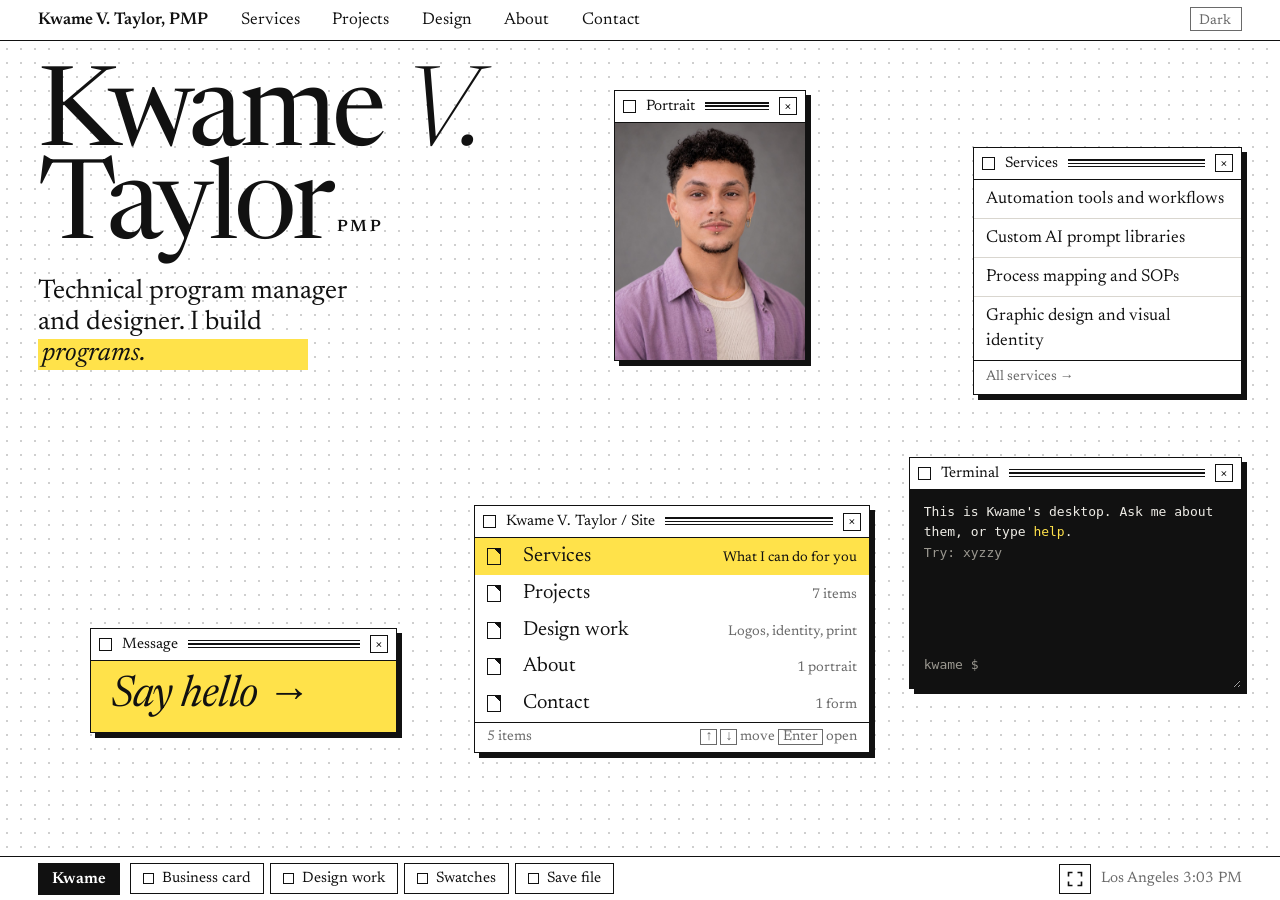
==== commit 60fdb3e9: "Add Oxford commas across the site; add a writing style section to the README" ====
--- a/index.html
+++ b/index.html
@@ -9,7 +9,7 @@
 <link rel="preconnect" href="https://fonts.googleapis.com">
 <link rel="preconnect" href="https://fonts.gstatic.com" crossorigin>
 <link rel="stylesheet" href="https://fonts.googleapis.com/css2?family=Newsreader:ital,opsz,wght@0,6..72,300..700;1,6..72,300..700&display=swap">
-<link rel="stylesheet" href="assets/css/site.css?v=0f71fb2">
+<link rel="stylesheet" href="assets/css/site.css?v=883da53">
 <script>try{var t=localStorage.getItem("theme");if(t)document.documentElement.dataset.theme=t;localStorage.removeItem("accent");localStorage.removeItem("save2");var a=sessionStorage.getItem("accent");if(/^#[0-9a-f]{6}$/i.test(a))document.documentElement.style.setProperty("--sel",a)}catch(e){}</script>
 </head>
 <body data-page="home">
@@ -55,7 +55,7 @@
   <span>Kwame V. Taylor, PMP · Los Angeles, CA</span>
   <span><a href="https://www.linkedin.com/in/kwame-v-taylor" target="_blank" rel="noopener">LinkedIn</a><a href="https://github.com/KwameTaylor" target="_blank" rel="noopener">GitHub</a><a href="contact.html">Say hello</a></span>
 </footer>
-<script src="assets/js/content.js?v=0f71fb2"></script>
-<script src="assets/js/site.js?v=0f71fb2"></script>
+<script src="assets/js/content.js?v=883da53"></script>
+<script src="assets/js/site.js?v=883da53"></script>
 </body>
 </html>
